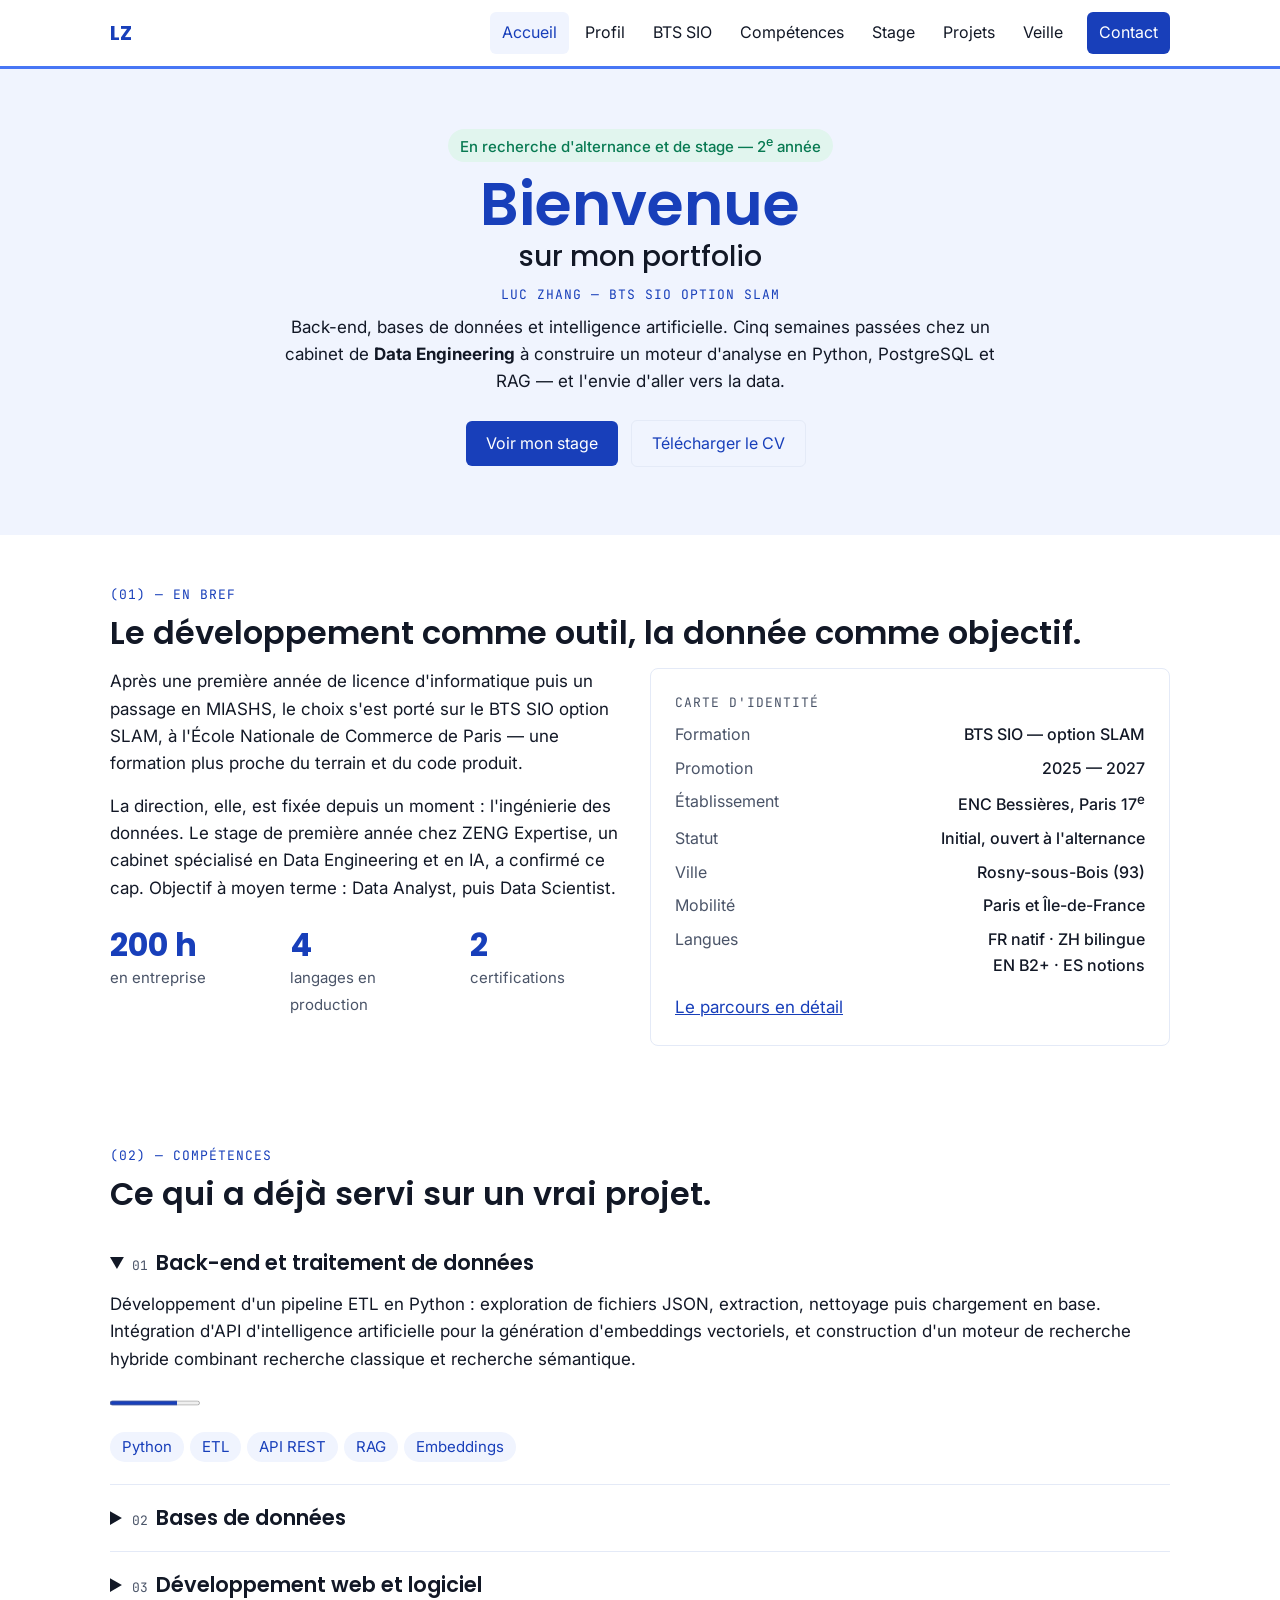
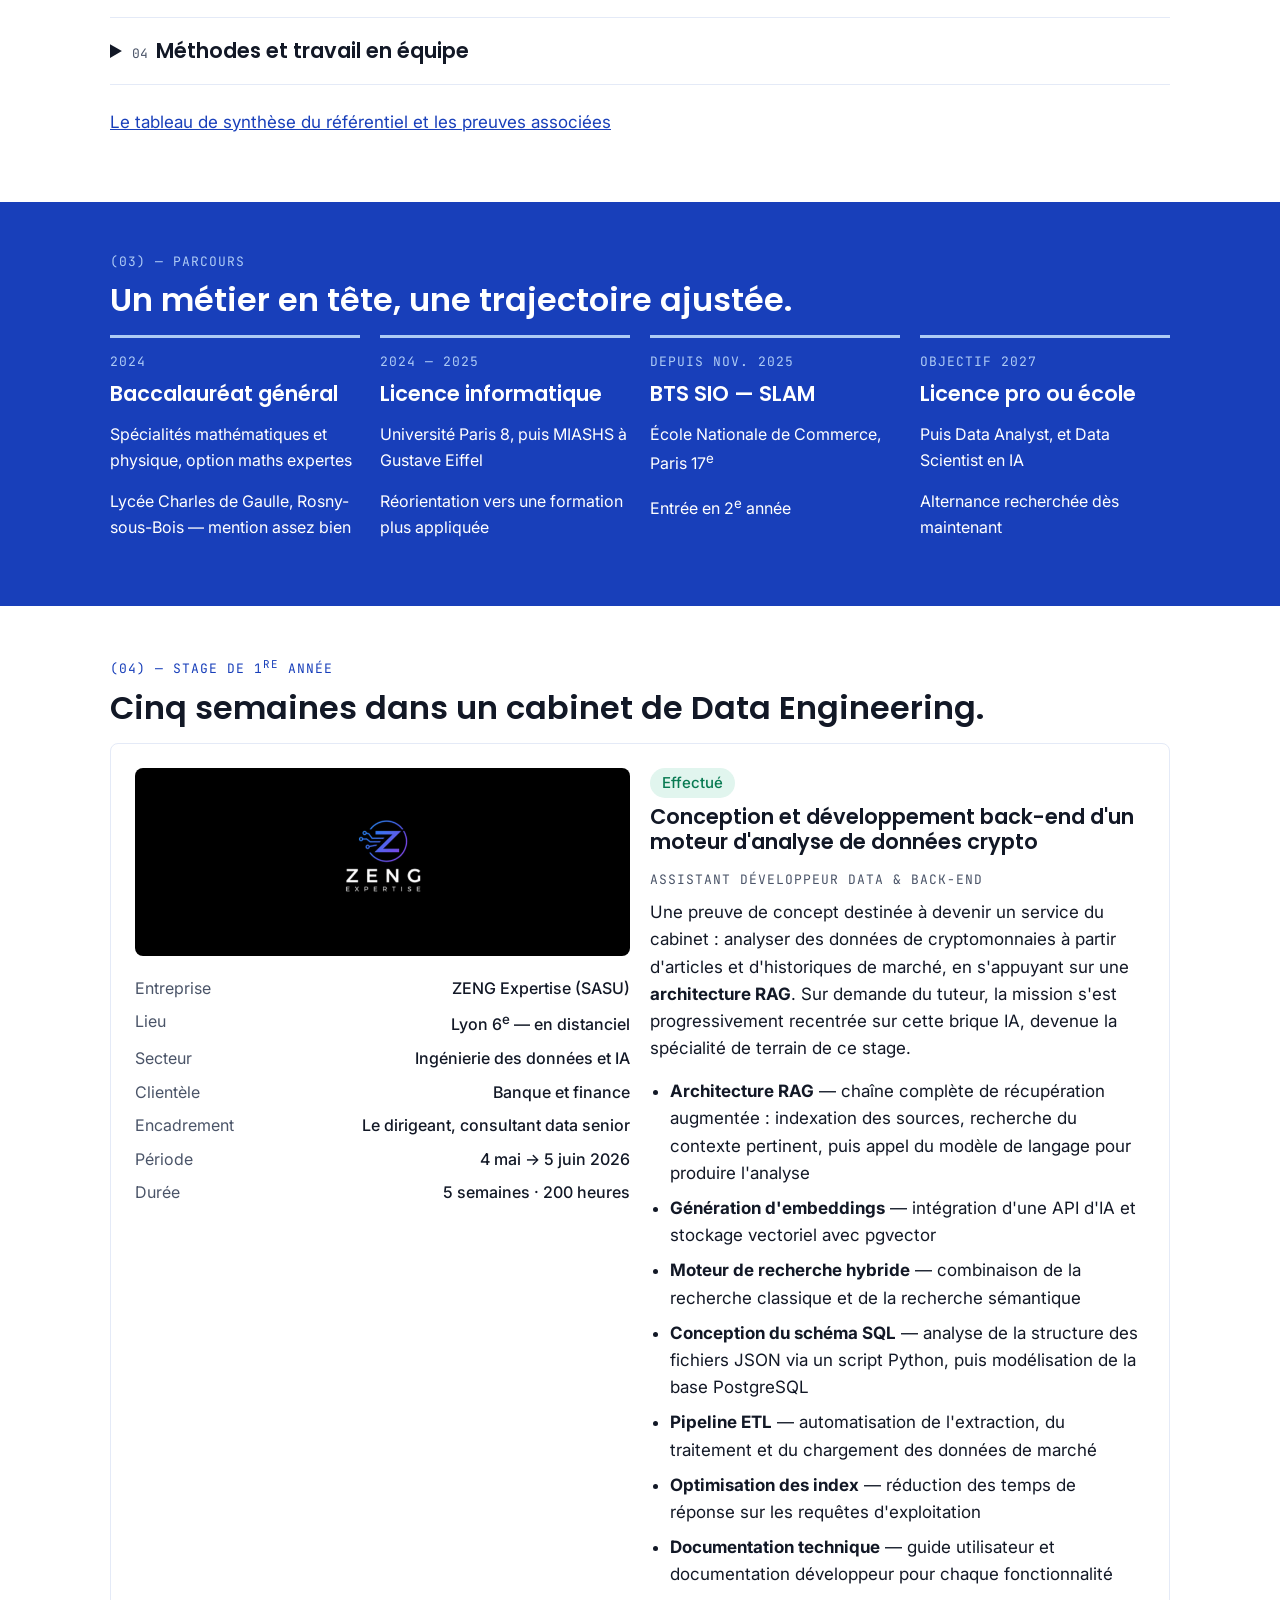
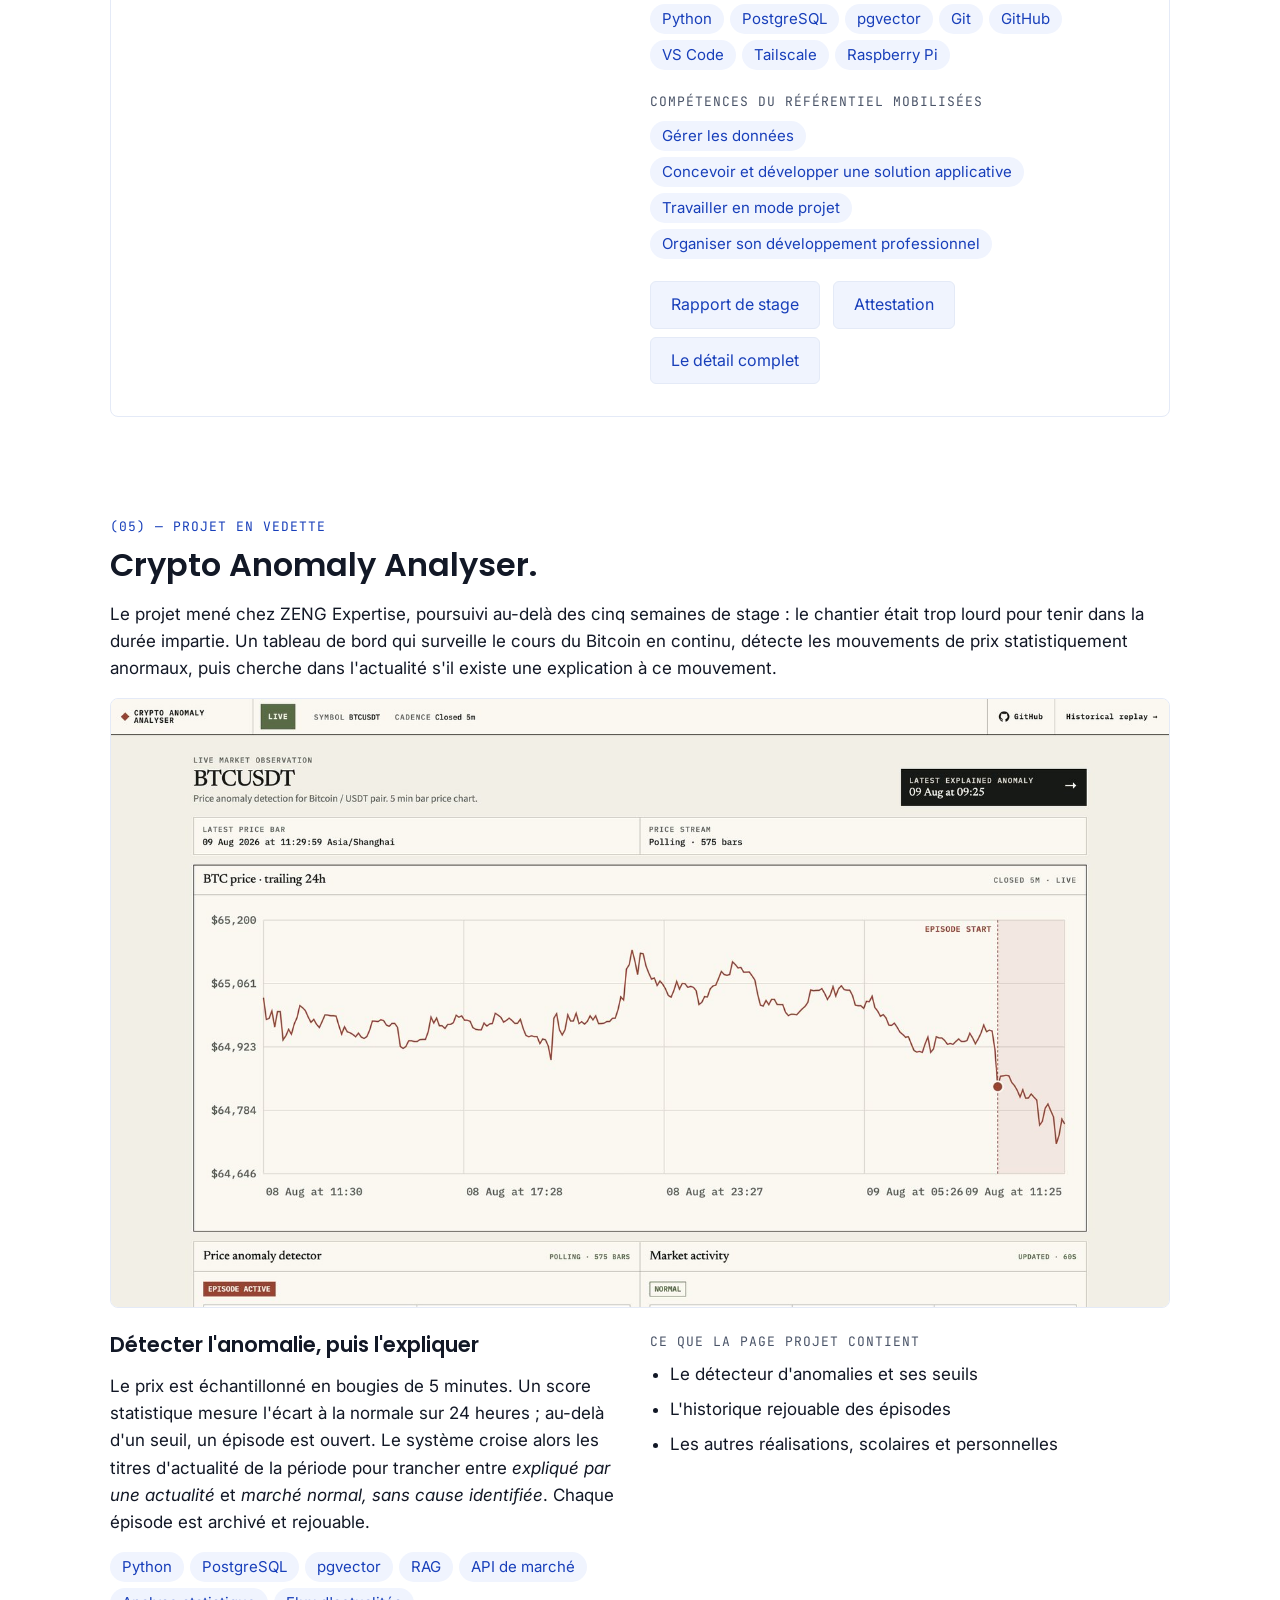
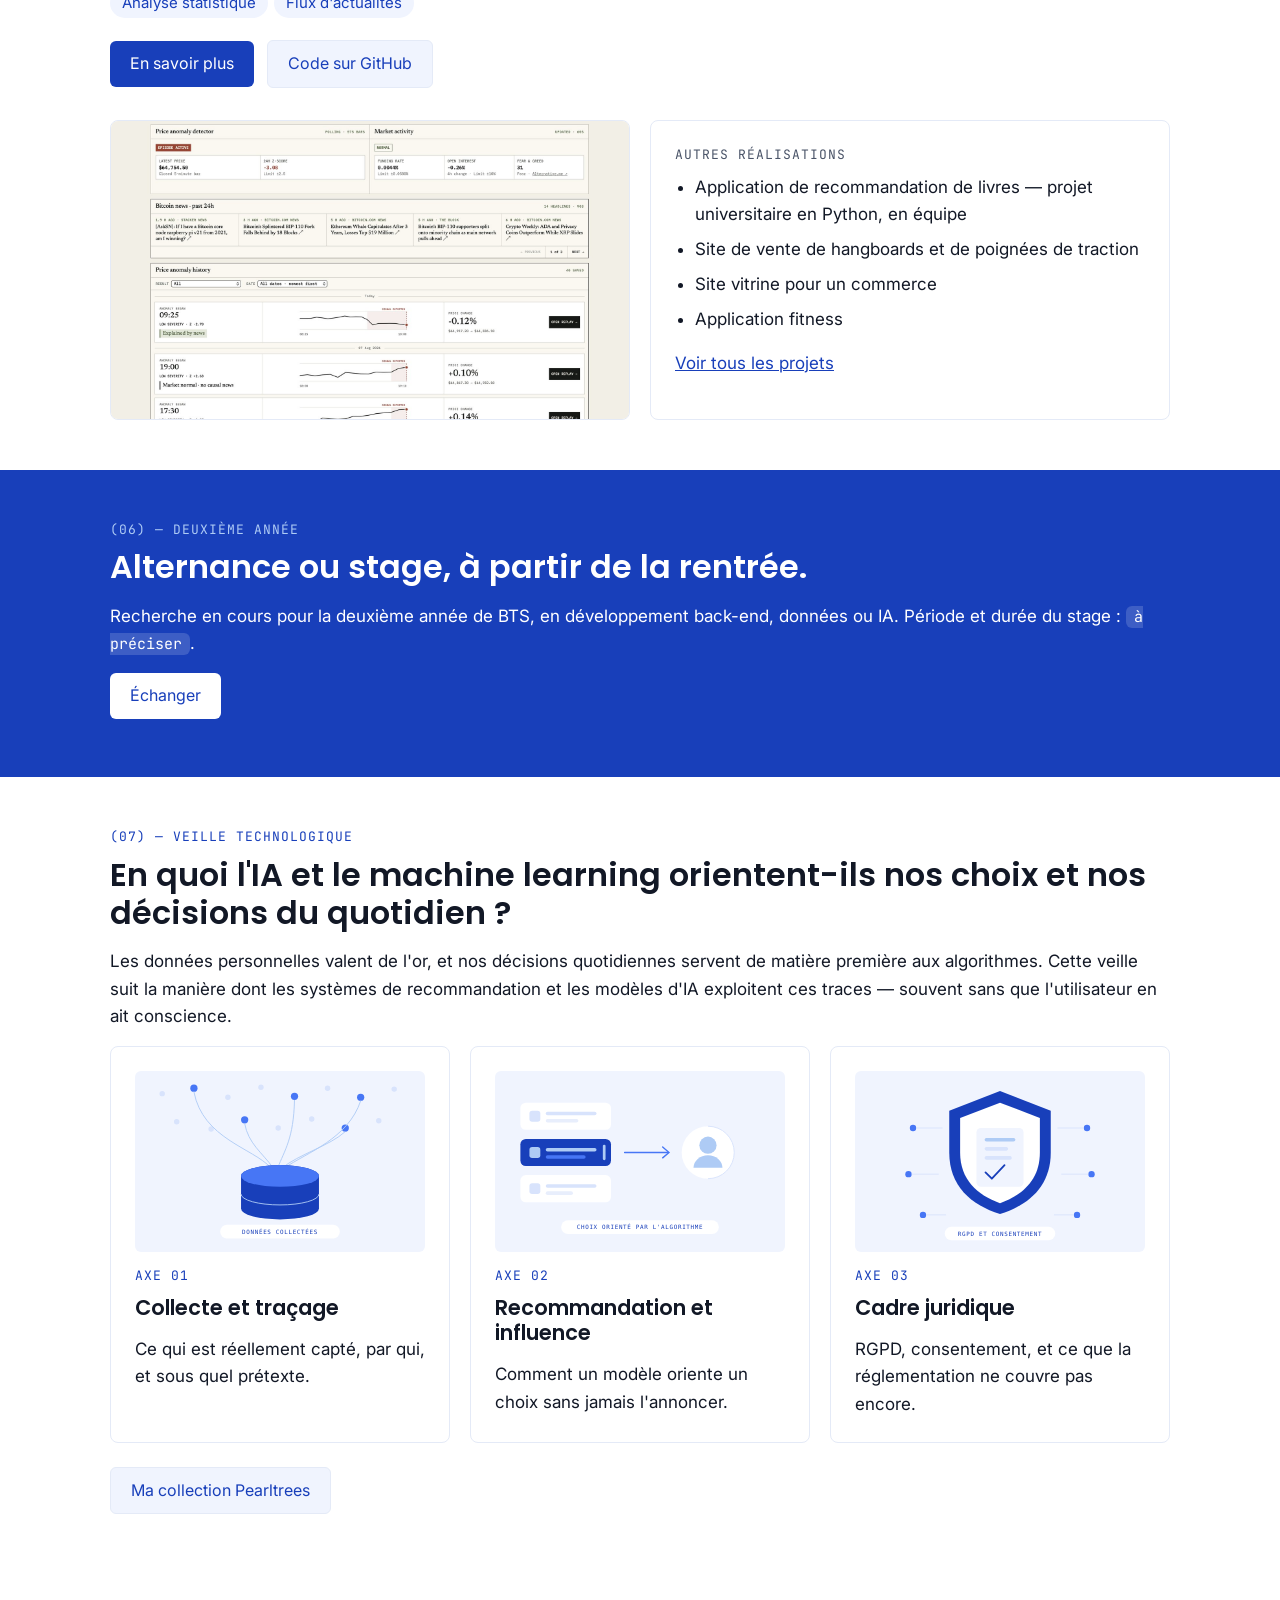
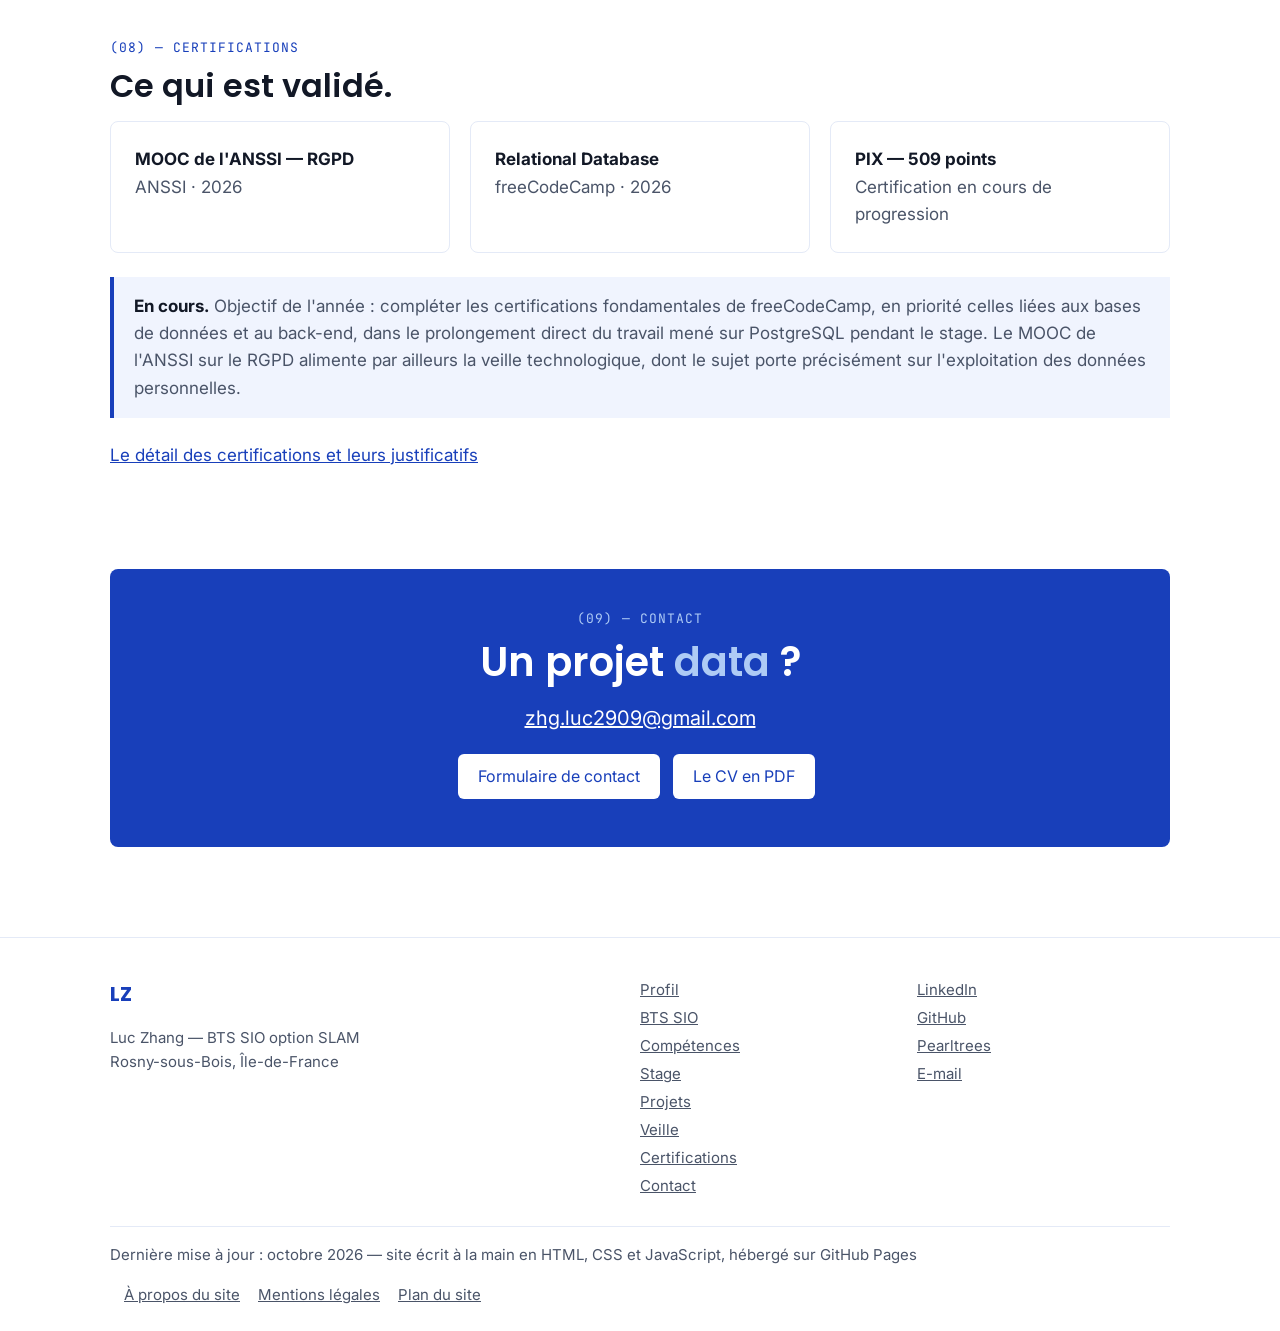
==== index.html @ 762705c2 "Ajoute la version simplifiée du portfolio Même contenu que portfolio-bts-sio, avec un CSS et un Java" ====
<!DOCTYPE html>
<html lang="fr">
<head>
<meta charset="utf-8">
<meta name="viewport" content="width=device-width, initial-scale=1">
<title>PORTFOLIO Luc Zhang — BTS SIO option SLAM</title>
<meta name="description" content="Étudiant en 2e année de BTS SIO option SLAM à l'ENC Bessières. Stage en ingénierie des données chez ZENG Expertise : Python, PostgreSQL, architecture RAG, Dev. En recherche d'alternance.">
<meta property="og:title" content="Luc Zhang — BTS SIO option SLAM">
<meta property="og:description" content="Back-end, bases de données et intelligence artificielle. Portfolio BTS SIO.">
<meta property="og:type" content="website">
<link rel="stylesheet" href="https://fonts.googleapis.com/css2?family=Poppins:wght@500;600;700&family=Inter:wght@400;500;600&family=JetBrains+Mono:wght@400;500&display=swap">
<link rel="stylesheet" href="assets/css/style.css">
</head>
<body>
<a class="evitement" href="#contenu">Aller au contenu</a>

<!-- #header -->
<header class="entete">
  <div class="conteneur entete-ligne">
    <a class="logo" href="index.html">LZ</a>
    <button class="bouton-menu" id="bouton-menu" type="button" aria-expanded="false">Menu</button>
    <nav class="menu" id="menu" aria-label="Navigation principale">
      <ul>
        <li><a href="index.html" aria-current="page">Accueil</a></li>
        <li><a href="profil.html">Profil</a></li>
        <li><a href="bts-sio.html">BTS SIO</a></li>
        <li class="parent">
          <a href="competences.html">Compétences</a>
          <ul class="sous-menu">
            <li><a href="competences.html">Référentiel<span>Les compétences et leurs preuves</span></a></li>
            <li><a href="certifications.html">Certifications</a></li>
          </ul>
        </li>
        <li class="parent">
          <a href="stage-1.html">Stage</a>
          <ul class="sous-menu">
            <li><a href="stage-1.html">1<sup>re</sup> année<span>ZENG Expertise — effectué</span></a></li>
            <li><a href="stage-2.html">2<sup>e</sup> année<span>À venir</span></a></li>
          </ul>
        </li>
        <li><a href="projets.html">Projets</a></li>
        <li><a href="veille.html">Veille</a></li>
        <li><a href="contact.html" class="lien-contact">Contact</a></li>
      </ul>
    </nav>
  </div>
</header>
<!-- /#header -->

<main id="contenu">

<section class="accueil">
  <div class="conteneur">
    <p class="statut statut-ok">En recherche d'alternance et de stage — 2<sup>e</sup> année</p>
    <h1>Bienvenue <span>sur mon portfolio</span></h1>
    <p class="etiquette">Luc Zhang — BTS SIO option SLAM</p>
    <p class="accroche">Back-end, bases de données et intelligence artificielle. Cinq semaines passées chez un cabinet de <strong>Data Engineering</strong> à construire un moteur d'analyse en Python, PostgreSQL et RAG — et l'envie d'aller vers la data.</p>
    <a class="bouton" href="#stage">Voir mon stage</a>
    <a class="bouton bouton-clair" href="assets/docs/cv-luc-zhang.pdf" download>Télécharger le CV</a>
  </div>
</section>

<section class="section">
  <div class="conteneur">
    <p class="etiquette">(01) — En bref</p>
    <h2>Le développement comme outil, la donnée comme objectif.</h2>
    <div class="grille-2">
      <div>
        <p>Après une première année de licence d'informatique puis un passage en MIASHS, le choix s'est porté sur le BTS SIO option SLAM, à l'École Nationale de Commerce de Paris — une formation plus proche du terrain et du code produit.</p>
        <p>La direction, elle, est fixée depuis un moment : l'ingénierie des données. Le stage de première année chez ZENG Expertise, un cabinet spécialisé en Data Engineering et en IA, a confirmé ce cap. Objectif à moyen terme : Data Analyst, puis Data Scientist.</p>
        <div class="grille-3 espace-haut">
          <div class="chiffre"><b>200 h</b><span>en entreprise</span></div>
          <div class="chiffre"><b>4</b><span>langages en production</span></div>
          <div class="chiffre"><b>2</b><span>certifications</span></div>
        </div>
      </div>
      <aside class="carte">
        <p class="etiquette gris">Carte d'identité</p>
        <dl class="fiche">
          <dt>Formation</dt><dd>BTS SIO — option SLAM</dd>
          <dt>Promotion</dt><dd>2025 — 2027</dd>
          <dt>Établissement</dt><dd>ENC Bessières, Paris 17<sup>e</sup></dd>
          <dt>Statut</dt><dd>Initial, ouvert à l'alternance</dd>
          <dt>Ville</dt><dd>Rosny-sous-Bois (93)</dd>
          <dt>Mobilité</dt><dd>Paris et Île-de-France</dd>
          <dt>Langues</dt><dd>FR natif · ZH bilingue<br>EN B2+ · ES notions</dd>
        </dl>
        <a href="profil.html">Le parcours en détail</a>
      </aside>
    </div>
  </div>
</section>

<section class="section">
  <div class="conteneur">
    <p class="etiquette">(02) — Compétences</p>
    <h2>Ce qui a déjà servi sur un vrai projet.</h2>

    <details name="competences" open>
      <summary><span class="numero">01</span>Back-end et traitement de données</summary>
      <p>Développement d'un pipeline ETL en Python : exploration de fichiers JSON, extraction, nettoyage puis chargement en base. Intégration d'API d'intelligence artificielle pour la génération d'embeddings vectoriels, et construction d'un moteur de recherche hybride combinant recherche classique et recherche sémantique.</p>
      <p><progress value="3" max="4" aria-label="Niveau 3 sur 4"></progress></p>
      <span class="tag">Python</span><span class="tag">ETL</span><span class="tag">API REST</span><span class="tag">RAG</span><span class="tag">Embeddings</span>
    </details>

    <details name="competences">
      <summary><span class="numero">02</span>Bases de données</summary>
      <p>Conception d'un schéma PostgreSQL à partir de données brutes non structurées, écriture des requêtes d'exploitation, puis optimisation par les index. Stockage de vecteurs avec l'extension pgvector. En formation : modélisation et MySQL.</p>
      <p><progress value="3" max="4" aria-label="Niveau 3 sur 4"></progress></p>
      <span class="tag">PostgreSQL</span><span class="tag">pgvector</span><span class="tag">SQL</span><span class="tag">MySQL</span><span class="tag">Indexation</span>
    </details>

    <details name="competences">
      <summary><span class="numero">03</span>Développement web et logiciel</summary>
      <p>Programmation web côté client et serveur, et pratique de plusieurs langages en formation comme en projet personnel. Ce site en fait partie : il est écrit à la main, sans framework ni générateur.</p>
      <p><progress value="2" max="4" aria-label="Niveau 2 sur 4"></progress></p>
      <span class="tag">HTML</span><span class="tag">CSS</span><span class="tag">JavaScript</span><span class="tag">PHP</span><span class="tag">Java</span><span class="tag">C</span><span class="tag">Bash</span>
    </details>

    <details name="competences">
      <summary><span class="numero">04</span>Méthodes et travail en équipe</summary>
      <p>Développement organisé par vagues, un ticket par évolution, un point quotidien avec le tuteur. Application du principe de responsabilité unique, sécurisation des clés d'API par fichiers d'environnement, rédaction systématique d'un guide utilisateur et d'une documentation technique. Lecture et application de documentations techniques en anglais.</p>
      <p><progress value="3" max="4" aria-label="Niveau 3 sur 4"></progress></p>
      <span class="tag">Git</span><span class="tag">GitHub</span><span class="tag">VS Code</span><span class="tag">Documentation</span><span class="tag">Anglais technique</span>
    </details>

    <p class="espace-haut"><a href="competences.html">Le tableau de synthèse du référentiel et les preuves associées</a></p>
  </div>
</section>

<section class="section bloc-bleu">
  <div class="conteneur">
    <p class="etiquette">(03) — Parcours</p>
    <h2>Un métier en tête, une trajectoire ajustée.</h2>
    <div class="frise">
      <div>
        <p class="etiquette">2024</p>
        <h3>Baccalauréat général</h3>
        <p>Spécialités mathématiques et physique, option maths expertes</p>
        <p>Lycée Charles de Gaulle, Rosny-sous-Bois — mention assez bien</p>
      </div>
      <div>
        <p class="etiquette">2024 — 2025</p>
        <h3>Licence informatique</h3>
        <p>Université Paris 8, puis MIASHS à Gustave Eiffel</p>
        <p>Réorientation vers une formation plus appliquée</p>
      </div>
      <div>
        <p class="etiquette">Depuis nov. 2025</p>
        <h3>BTS SIO — SLAM</h3>
        <p>École Nationale de Commerce, Paris 17<sup>e</sup></p>
        <p>Entrée en 2<sup>e</sup> année</p>
      </div>
      <div>
        <p class="etiquette">Objectif 2027</p>
        <h3>Licence pro ou école</h3>
        <p>Puis Data Analyst, et Data Scientist en IA</p>
        <p>Alternance recherchée dès maintenant</p>
      </div>
    </div>
  </div>
</section>

<section class="section" id="stage">
  <div class="conteneur">
    <p class="etiquette">(04) — Stage de 1<sup>re</sup> année</p>
    <h2>Cinq semaines dans un cabinet de Data Engineering.</h2>

    <article class="carte grille-2">
      <div>
        <div class="logo-zeng"><img src="assets/img/logo-zeng.png" alt="Logo de ZENG Expertise" width="132"></div>
        <dl class="fiche">
          <dt>Entreprise</dt><dd>ZENG Expertise (SASU)</dd>
          <dt>Lieu</dt><dd>Lyon 6<sup>e</sup> — en distanciel</dd>
          <dt>Secteur</dt><dd>Ingénierie des données et IA</dd>
          <dt>Clientèle</dt><dd>Banque et finance</dd>
          <dt>Encadrement</dt><dd>Le dirigeant, consultant data senior</dd>
          <dt>Période</dt><dd>4 mai → 5 juin 2026</dd>
          <dt>Durée</dt><dd>5 semaines · 200 heures</dd>
        </dl>
      </div>
      <div>
        <span class="statut statut-ok">Effectué</span>
        <h3>Conception et développement back-end d'un moteur d'analyse de données crypto</h3>
        <p class="etiquette gris">Assistant développeur data &amp; back-end</p>
        <p>Une preuve de concept destinée à devenir un service du cabinet : analyser des données de cryptomonnaies à partir d'articles et d'historiques de marché, en s'appuyant sur une <strong>architecture RAG</strong>. Sur demande du tuteur, la mission s'est progressivement recentrée sur cette brique IA, devenue la spécialité de terrain de ce stage.</p>
        <ul>
          <li><b>Architecture RAG</b> — chaîne complète de récupération augmentée : indexation des sources, recherche du contexte pertinent, puis appel du modèle de langage pour produire l'analyse</li>
          <li><b>Génération d'embeddings</b> — intégration d'une API d'IA et stockage vectoriel avec pgvector</li>
          <li><b>Moteur de recherche hybride</b> — combinaison de la recherche classique et de la recherche sémantique</li>
          <li><b>Conception du schéma SQL</b> — analyse de la structure des fichiers JSON via un script Python, puis modélisation de la base PostgreSQL</li>
          <li><b>Pipeline ETL</b> — automatisation de l'extraction, du traitement et du chargement des données de marché</li>
          <li><b>Optimisation des index</b> — réduction des temps de réponse sur les requêtes d'exploitation</li>
          <li><b>Documentation technique</b> — guide utilisateur et documentation développeur pour chaque fonctionnalité</li>
        </ul>
        <p>
          <span class="tag">Python</span><span class="tag">PostgreSQL</span><span class="tag">pgvector</span><span class="tag">Git</span><span class="tag">GitHub</span><span class="tag">VS Code</span><span class="tag">Tailscale</span><span class="tag">Raspberry Pi</span>
        </p>
        <p class="etiquette gris">Compétences du référentiel mobilisées</p>
        <p>
          <span class="tag">Gérer les données</span><span class="tag">Concevoir et développer une solution applicative</span><span class="tag">Travailler en mode projet</span><span class="tag">Organiser son développement professionnel</span>
        </p>
        <a class="bouton bouton-clair" href="assets/docs/rapport-de-stage.pdf">Rapport de stage</a>
        <a class="bouton bouton-clair" href="assets/docs/attestation-de-stage.pdf">Attestation</a>
        <a class="bouton bouton-clair" href="stage-1.html">Le détail complet</a>
      </div>
    </article>
  </div>
</section>

<section class="section">
  <div class="conteneur">
    <p class="etiquette">(05) — Projet en vedette</p>
    <h2>Crypto Anomaly Analyser.</h2>
    <p>Le projet mené chez ZENG Expertise, poursuivi au-delà des cinq semaines de stage : le chantier était trop lourd pour tenir dans la durée impartie. Un tableau de bord qui surveille le cours du Bitcoin en continu, détecte les mouvements de prix statistiquement anormaux, puis cherche dans l'actualité s'il existe une explication à ce mouvement.</p>

    <img class="image-cadre" src="assets/img/crypto-dashboard.jpg" alt="Tableau de bord Crypto Anomaly Analyser : graphique du cours du Bitcoin sur 24 heures avec une zone d'anomalie signalée" loading="lazy">

    <div class="grille-2 espace-haut">
      <div>
        <h3>Détecter l'anomalie, puis l'expliquer</h3>
        <p>Le prix est échantillonné en bougies de 5 minutes. Un score statistique mesure l'écart à la normale sur 24 heures ; au-delà d'un seuil, un épisode est ouvert. Le système croise alors les titres d'actualité de la période pour trancher entre <em>expliqué par une actualité</em> et <em>marché normal, sans cause identifiée</em>. Chaque épisode est archivé et rejouable.</p>
        <p>
          <span class="tag">Python</span><span class="tag">PostgreSQL</span><span class="tag">pgvector</span><span class="tag">RAG</span><span class="tag">API de marché</span><span class="tag">Analyse statistique</span><span class="tag">Flux d'actualités</span>
        </p>
        <a class="bouton" href="projets.html">En savoir plus</a>
        <a class="bouton bouton-clair" href="https://github.com/Zeng-Zer/crypto-analyser">Code sur GitHub</a>
      </div>
      <div>
        <p class="etiquette gris">Ce que la page projet contient</p>
        <ul>
          <li>Le détecteur d'anomalies et ses seuils</li>
          <li>L'historique rejouable des épisodes</li>
          <li>Les autres réalisations, scolaires et personnelles</li>
        </ul>
      </div>
    </div>

    <div class="grille-2 espace-haut">
      <img class="image-cadre" src="assets/img/crypto-detector.jpg" alt="Détecteur d'anomalies de prix, activité de marché et historique des épisodes détectés" loading="lazy">
      <div class="carte">
        <p class="etiquette gris">Autres réalisations</p>
        <ul>
          <li>Application de recommandation de livres — projet universitaire en Python, en équipe</li>
          <li>Site de vente de hangboards et de poignées de traction</li>
          <li>Site vitrine pour un commerce</li>
          <li>Application fitness</li>
        </ul>
        <a href="projets.html">Voir tous les projets</a>
      </div>
    </div>
  </div>
</section>

<section class="section bloc-bleu">
  <div class="conteneur">
    <p class="etiquette">(06) — Deuxième année</p>
    <h2>Alternance ou stage, à partir de la rentrée.</h2>
    <p>Recherche en cours pour la deuxième année de BTS, en développement back-end, données ou IA. Période et durée du stage : <span class="todo">à préciser</span>.</p>
    <a class="bouton bouton-blanc" href="contact.html">Échanger</a>
  </div>
</section>

<section class="section">
  <div class="conteneur">
    <p class="etiquette">(07) — Veille technologique</p>
    <h2>En quoi l'IA et le machine learning orientent-ils nos choix et nos décisions du quotidien ?</h2>
    <p>Les données personnelles valent de l'or, et nos décisions quotidiennes servent de matière première aux algorithmes. Cette veille suit la manière dont les systèmes de recommandation et les modèles d'IA exploitent ces traces — souvent sans que l'utilisateur en ait conscience.</p>
    <div class="grille-3">
      <article class="carte axe">
        <img src="assets/img/veille-1.svg" alt="Des traces numériques dispersées convergent vers une base de données" loading="lazy">
        <p class="etiquette">Axe 01</p>
        <h3>Collecte et traçage</h3>
        <p>Ce qui est réellement capté, par qui, et sous quel prétexte.</p>
      </article>
      <article class="carte axe">
        <img src="assets/img/veille-2.svg" alt="Une carte mise en avant par un algorithme oriente le choix de l'utilisateur" loading="lazy">
        <p class="etiquette">Axe 02</p>
        <h3>Recommandation et influence</h3>
        <p>Comment un modèle oriente un choix sans jamais l'annoncer.</p>
      </article>
      <article class="carte axe">
        <img src="assets/img/veille-3.svg" alt="Un bouclier protège un document de données personnelles" loading="lazy">
        <p class="etiquette">Axe 03</p>
        <h3>Cadre juridique</h3>
        <p>RGPD, consentement, et ce que la réglementation ne couvre pas encore.</p>
      </article>
    </div>
    <p class="espace-haut"><a class="bouton bouton-clair" href="https://www.pearltrees.com/lucque">Ma collection Pearltrees</a></p>
  </div>
</section>

<section class="section">
  <div class="conteneur">
    <p class="etiquette">(08) — Certifications</p>
    <h2>Ce qui est validé.</h2>
    <div class="grille-3">
      <div class="carte"><b>MOOC de l'ANSSI — RGPD</b><br><span class="gris">ANSSI · 2026</span></div>
      <div class="carte"><b>Relational Database</b><br><span class="gris">freeCodeCamp · 2026</span></div>
      <div class="carte"><b>PIX — 509 points</b><br><span class="gris">Certification en cours de progression</span></div>
    </div>
    <div class="note">
      <b>En cours.</b> Objectif de l'année : compléter les certifications fondamentales de freeCodeCamp, en priorité celles liées aux bases de données et au back-end, dans le prolongement direct du travail mené sur PostgreSQL pendant le stage. Le MOOC de l'ANSSI sur le RGPD alimente par ailleurs la veille technologique, dont le sujet porte précisément sur l'exploitation des données personnelles.
    </div>
    <a href="certifications.html">Le détail des certifications et leurs justificatifs</a>
  </div>
</section>

<section class="section">
  <div class="conteneur">
    <div class="bloc-contact">
      <p class="etiquette">(09) — Contact</p>
      <h2>Un projet <em>data</em> ?</h2>
      <a class="mail" href="mailto:zhg.luc2909@gmail.com">zhg.luc2909@gmail.com</a>
      <div>
        <a class="bouton bouton-blanc" href="contact.html">Formulaire de contact</a>
        <a class="bouton bouton-blanc" href="assets/docs/cv-luc-zhang.pdf" download>Le CV en PDF</a>
      </div>
    </div>
  </div>
</section>

</main>

<!-- #footer -->
<footer class="pied">
  <div class="conteneur">
    <div class="pied-colonnes">
      <div>
        <p class="logo">LZ</p>
        <p class="gris">Luc Zhang — BTS SIO option SLAM<br>Rosny-sous-Bois, Île-de-France</p>
      </div>
      <nav aria-label="Pages du site">
        <a href="profil.html">Profil</a>
        <a href="bts-sio.html">BTS SIO</a>
        <a href="competences.html">Compétences</a>
        <a href="stage-1.html">Stage</a>
        <a href="projets.html">Projets</a>
        <a href="veille.html">Veille</a>
        <a href="certifications.html">Certifications</a>
        <a href="contact.html">Contact</a>
      </nav>
      <nav aria-label="Liens externes">
        <a href="https://www.linkedin.com/in/luczhang8/">LinkedIn</a>
        <a href="https://github.com/luckk11">GitHub</a>
        <a href="https://www.pearltrees.com/lucque">Pearltrees</a>
        <a href="mailto:zhg.luc2909@gmail.com">E-mail</a>
      </nav>
    </div>
    <div class="pied-bas">
      <span>Dernière mise à jour : octobre 2026 — site écrit à la main en HTML, CSS et JavaScript, hébergé sur GitHub Pages</span>
      <nav aria-label="Pages annexes">
        <a href="a-propos.html">À propos du site</a>
        <a href="mentions-legales.html">Mentions légales</a>
        <a href="plan-du-site.html">Plan du site</a>
      </nav>
    </div>
  </div>
</footer>
<!-- /#footer -->

<script src="assets/js/main.js"></script>
</body>
</html>
---- assets/css/style.css ----
/* ==============================
   Couleurs
   ============================== */
:root {
  --bleu: #183FBA;
  --bleu-vif: #4776F5; /* trop clair pour du texte : aplats uniquement */
  --bleu-pale: #AECBF5;
  --fond-clair: #F0F4FE;
  --blanc: #FFFFFF;
  --texte: #121826;
  --gris: #4A5468;
  --bordure: #E4EAF7;
  --vert: #087A52;
  --vert-fond: #E1F5EE;
  --orange: #A64C08;
  --orange-fond: #FAEEDA;
  --violet: #7A3FBF;
  --violet-fond: #F1EAFB;
}

/* ==============================
   Base
   ============================== */
* {
  box-sizing: border-box;
}

body {
  margin: 0;
  background: var(--blanc);
  color: var(--texte);
  font-family: Inter, Arial, sans-serif;
  font-size: 17px;
  line-height: 1.6;
}

h1, h2, h3 {
  margin: 0 0 16px;
  font-family: Poppins, Arial, sans-serif;
  font-weight: 600;
  line-height: 1.2;
}

h1 {
  color: var(--bleu);
  font-size: 44px;
}

h2 {
  font-size: 32px;
}

h3 {
  font-size: 21px;
}

p {
  margin: 0 0 16px;
}

ul {
  margin: 0 0 16px;
  padding-left: 20px;
}

li {
  margin-bottom: 8px;
}

a {
  color: var(--bleu);
}

img {
  max-width: 100%;
  height: auto;
}

:focus-visible {
  outline: 3px solid var(--bleu);
  outline-offset: 2px;
}

/* Lien "Aller au contenu" : visible seulement au clavier */
.evitement {
  position: absolute;
  left: -9999px;
}

.evitement:focus {
  left: 10px;
  top: 10px;
  z-index: 20;
  padding: 10px 16px;
  background: var(--bleu);
  color: var(--blanc);
}

/* ==============================
   Mise en page
   ============================== */
.conteneur {
  max-width: 1100px;
  margin: 0 auto;
  padding: 0 20px;
}

.section {
  padding: 50px 0;
}

.grille-2,
.grille-3,
.grille-4 {
  display: grid;
  gap: 20px;
}

.grille-2 {
  grid-template-columns: 1fr 1fr;
}

.grille-3 {
  grid-template-columns: repeat(3, 1fr);
}

.grille-4 {
  grid-template-columns: repeat(4, 1fr);
}

.espace-haut {
  margin-top: 24px;
}

.gris {
  color: var(--gris);
}

/* Section sur fond bleu */
.bloc-bleu {
  background: var(--bleu);
  color: var(--blanc);
}

.bloc-bleu .etiquette {
  color: var(--bleu-pale);
}

.bloc-bleu .tag {
  background: rgba(255, 255, 255, 0.16);
  color: var(--blanc);
}

.bloc-bleu .todo {
  background: rgba(255, 255, 255, 0.16);
  color: var(--blanc);
}

.bloc-bleu .chiffre b,
.bloc-bleu .chiffre span {
  color: var(--blanc);
}

.bloc-bleu :focus-visible {
  outline-color: var(--blanc);
}

.separation {
  margin-top: 30px;
  padding-top: 24px;
  border-top: 1px solid var(--bleu-pale);
}

/* ==============================
   En-tête et menu
   ============================== */
.entete {
  background: var(--blanc);
  border-bottom: 3px solid var(--bleu-vif);
}

.entete-ligne {
  display: flex;
  align-items: center;
  justify-content: space-between;
  gap: 20px;
  padding-top: 12px;
  padding-bottom: 12px;
}

.logo {
  color: var(--bleu);
  font-family: Poppins, Arial, sans-serif;
  font-size: 20px;
  font-weight: 700;
  text-decoration: none;
}

.bouton-menu {
  display: none;
  padding: 8px 16px;
  background: var(--fond-clair);
  border: 1px solid var(--bordure);
  border-radius: 6px;
  color: var(--texte);
  font: inherit;
  cursor: pointer;
}

.menu ul {
  margin: 0;
  padding: 0;
  list-style: none;
}

.menu > ul {
  display: flex;
  align-items: center;
  gap: 4px;
}

.menu li {
  position: relative;
  margin: 0;
}

.menu a {
  display: block;
  padding: 8px 12px;
  border-radius: 6px;
  color: var(--texte);
  font-size: 16px;
  text-decoration: none;
}

.menu a:hover,
.menu a[aria-current="page"] {
  background: var(--fond-clair);
  color: var(--bleu);
}

.menu a.lien-contact,
.menu a.lien-contact:hover {
  margin-left: 8px;
  background: var(--bleu);
  color: var(--blanc);
}

.menu .sous-menu {
  display: none;
  position: absolute;
  top: 100%;
  left: 0;
  z-index: 10;
  min-width: 270px;
  padding: 6px;
  background: var(--blanc);
  border: 1px solid var(--bordure);
  border-radius: 6px;
}

.menu .parent:hover .sous-menu,
.menu .parent:focus-within .sous-menu {
  display: block;
}

.sous-menu span {
  display: block;
  color: var(--gris);
  font-size: 15px;
}

/* ==============================
   Hauts de page
   ============================== */
.accueil {
  padding: 60px 0;
  background: var(--fond-clair);
  text-align: center;
}

.accueil h1 {
  margin-bottom: 12px;
  font-size: 60px;
}

.accueil h1 span {
  display: block;
  color: var(--texte);
  font-size: 28px;
  font-weight: 500;
}

.accroche {
  max-width: 720px;
  margin: 0 auto 24px;
}

.entete-page {
  padding: 40px 0;
  background: var(--fond-clair);
}

.fil-ariane {
  margin-bottom: 10px;
  font-size: 15px;
}

.infos {
  display: flex;
  flex-wrap: wrap;
  gap: 10px;
  margin: 0;
  padding: 0;
  list-style: none;
}

.infos li {
  margin: 0;
  padding: 4px 14px;
  background: var(--blanc);
  border: 1px solid var(--bordure);
  border-radius: 20px;
  font-size: 15px;
}

/* ==============================
   Composants
   ============================== */
.etiquette {
  margin-bottom: 8px;
  color: var(--bleu);
  font-family: "JetBrains Mono", monospace;
  font-size: 13px;
  letter-spacing: 1px;
  text-transform: uppercase;
}

.etiquette.gris {
  color: var(--gris);
}

.carte {
  padding: 24px;
  background: var(--blanc);
  border: 1px solid var(--bordure);
  border-radius: 8px;
}

.carte p:last-child {
  margin-bottom: 0;
}

.carte-bleue {
  border: 2px solid var(--bleu);
}

.carte-pointillee {
  border-style: dashed;
}

.pile {
  display: grid;
  gap: 16px;
  align-content: start;
}

.note {
  margin: 24px 0;
  padding: 16px 20px;
  background: var(--fond-clair);
  border-left: 4px solid var(--bleu);
  color: var(--gris);
}

.note b {
  color: var(--texte);
}

.grille-2 > .note {
  margin: 0;
}

.fiche {
  display: grid;
  grid-template-columns: auto 1fr;
  gap: 8px 16px;
  margin: 0 0 16px;
  font-size: 16px;
}

.fiche dt {
  color: var(--gris);
}

.fiche dd {
  margin: 0;
  font-weight: 500;
  text-align: right;
}

.chiffre b {
  display: block;
  color: var(--bleu);
  font-family: Poppins, Arial, sans-serif;
  font-size: 32px;
  font-weight: 700;
  line-height: 1.2;
}

.chiffre span {
  color: var(--gris);
  font-size: 15px;
}

.tag {
  display: inline-block;
  margin: 0 6px 6px 0;
  padding: 3px 12px;
  background: var(--fond-clair);
  border-radius: 20px;
  color: var(--bleu);
  font-size: 15px;
}

.tag-slam {
  background: var(--bleu);
  color: var(--blanc);
}

.statut {
  display: inline-block;
  margin-bottom: 6px;
  padding: 3px 12px;
  border-radius: 20px;
  font-size: 15px;
  font-weight: 500;
}

.statut-ok {
  background: var(--vert-fond);
  color: var(--vert);
}

.statut-attente {
  background: var(--orange-fond);
  color: var(--orange);
}

/* Champ à compléter */
.todo {
  padding: 1px 8px;
  background: var(--violet-fond);
  border-radius: 6px;
  color: var(--violet);
  font-family: "JetBrains Mono", monospace;
  font-size: 15px;
}

.bouton {
  display: inline-block;
  margin: 0 8px 8px 0;
  padding: 10px 20px;
  background: var(--bleu);
  border: 0;
  border-radius: 6px;
  color: var(--blanc);
  font: inherit;
  font-size: 16px;
  text-decoration: none;
  cursor: pointer;
}

.bouton-clair {
  background: var(--fond-clair);
  border: 1px solid var(--bordure);
  color: var(--bleu);
}

.bouton-blanc {
  background: var(--blanc);
  color: var(--bleu);
}

progress {
  width: 90px;
  height: 10px;
  accent-color: var(--bleu);
  vertical-align: middle;
}

.legende span {
  margin-right: 20px;
  white-space: nowrap;
}

/* Compétences en accordéon, sans JavaScript */
details {
  padding: 16px 0;
  border-bottom: 1px solid var(--bordure);
}

summary {
  font-family: Poppins, Arial, sans-serif;
  font-size: 21px;
  font-weight: 600;
  cursor: pointer;
}

.numero {
  margin-right: 8px;
  color: var(--gris);
  font-family: "JetBrains Mono", monospace;
  font-size: 13px;
  font-weight: 400;
}

details p {
  margin-top: 12px;
}

/* Frise du parcours */
.frise {
  display: grid;
  grid-template-columns: repeat(4, 1fr);
  gap: 20px;
}

.frise > div {
  padding-top: 14px;
  border-top: 3px solid var(--bleu-pale);
}

.frise p {
  font-size: 16px;
}

.frise .etiquette {
  font-size: 13px;
}

/* Stage */
.logo-zeng {
  margin-bottom: 20px;
  padding: 24px;
  background: #000000;
  border-radius: 8px;
  text-align: center;
}

/* Images et légendes */
figure {
  margin: 0;
  border: 1px solid var(--bordure);
  border-radius: 8px;
  overflow: hidden;
}

figure img {
  display: block;
  width: 100%;
}

figcaption {
  padding: 12px 16px;
  color: var(--gris);
  font-size: 15px;
}

.image-cadre {
  display: block;
  width: 100%;
  border: 1px solid var(--bordure);
  border-radius: 8px;
}

.axe img {
  display: block;
  width: 100%;
  margin-bottom: 14px;
  border-radius: 6px;
}

.emplacement-vide {
  display: flex;
  align-items: center;
  justify-content: center;
  min-height: 200px;
  margin-bottom: 20px;
  padding: 20px;
  border: 1px dashed var(--gris);
  border-radius: 8px;
  text-align: center;
}

.certif {
  display: grid;
  grid-template-columns: 1fr 2fr;
  gap: 24px;
}

.certif .emplacement-vide {
  margin-bottom: 0;
}

/* Tableaux */
.tableau {
  overflow-x: auto;
}

table {
  width: 100%;
  border-collapse: collapse;
  font-size: 16px;
}

caption {
  padding-bottom: 10px;
  color: var(--gris);
  font-size: 15px;
  text-align: left;
}

th,
td {
  padding: 12px 14px;
  border: 1px solid var(--bordure);
  text-align: left;
}

th {
  background: var(--fond-clair);
}

/* Encadré de contact en bas de page */
.bloc-contact {
  padding: 40px 20px;
  background: var(--bleu);
  border-radius: 8px;
  color: var(--blanc);
  text-align: center;
}

.bloc-contact h2 {
  font-size: 40px;
}

.bloc-contact em {
  color: var(--bleu-pale);
  font-style: normal;
}

.bloc-contact .etiquette {
  color: var(--bleu-pale);
}

.bloc-contact .mail {
  display: inline-block;
  margin-bottom: 20px;
  color: var(--blanc);
  font-size: 20px;
}

.bloc-contact :focus-visible {
  outline-color: var(--blanc);
}

/* Formulaire */
.formulaire label {
  display: block;
  margin-bottom: 6px;
  font-size: 16px;
  font-weight: 500;
}

.formulaire input,
.formulaire select,
.formulaire textarea {
  width: 100%;
  margin-bottom: 16px;
  padding: 10px 12px;
  border: 1px solid var(--gris);
  border-radius: 6px;
  font: inherit;
  font-size: 16px;
}

.formulaire textarea {
  min-height: 160px;
}

.formulaire .case {
  display: flex;
  gap: 10px;
  font-weight: 400;
}

.formulaire .case input {
  flex: none;
  width: 20px;
  height: 20px;
  margin: 4px 0 0;
}

.message-envoi {
  color: var(--vert);
  font-weight: 500;
}

.ligne-info {
  display: flex;
  justify-content: space-between;
  gap: 14px;
  padding: 8px 0;
  border-top: 1px solid var(--bordure);
  font-size: 16px;
}

.ligne-info b,
.ligne-info a {
  font-weight: 500;
  text-align: right;
}

.liste-liens {
  margin: 0;
  padding: 0;
  list-style: none;
}

/* ==============================
   Pied de page
   ============================== */
.pied {
  margin-top: 40px;
  padding: 40px 0 24px;
  border-top: 1px solid var(--bordure);
  font-size: 15px;
}

.pied a {
  color: var(--gris);
}

.pied-colonnes {
  display: grid;
  grid-template-columns: 2fr 1fr 1fr;
  gap: 24px;
}

.pied-colonnes nav a {
  display: block;
  margin-bottom: 4px;
}

.pied-bas {
  display: flex;
  flex-wrap: wrap;
  justify-content: space-between;
  gap: 16px;
  margin-top: 24px;
  padding-top: 16px;
  border-top: 1px solid var(--bordure);
  color: var(--gris);
}

.pied-bas a {
  margin-left: 14px;
}

/* ==============================
   Téléphone et petite tablette
   ============================== */
@media (max-width: 900px) {
  h1 {
    font-size: 34px;
  }

  h2 {
    font-size: 26px;
  }

  .accueil h1 {
    font-size: 44px;
  }

  .accueil h1 span {
    font-size: 22px;
  }

  .bloc-contact h2 {
    font-size: 30px;
  }

  .grille-2,
  .grille-3,
  .grille-4,
  .frise,
  .certif,
  .pied-colonnes {
    grid-template-columns: 1fr;
  }

  .entete-ligne {
    flex-wrap: wrap;
  }

  .bouton-menu {
    display: block;
  }

  .menu {
    display: none;
    width: 100%;
  }

  .menu.ouvert {
    display: block;
  }

  .menu > ul {
    flex-direction: column;
    align-items: stretch;
  }

  .menu a.lien-contact {
    margin-left: 0;
    text-align: center;
  }

  .menu .sous-menu {
    display: block;
    position: static;
    min-width: 0;
    padding: 0 0 0 14px;
    border: 0;
  }

  table {
    min-width: 620px;
  }

  .pied-bas a {
    margin-left: 0;
    margin-right: 14px;
  }
}
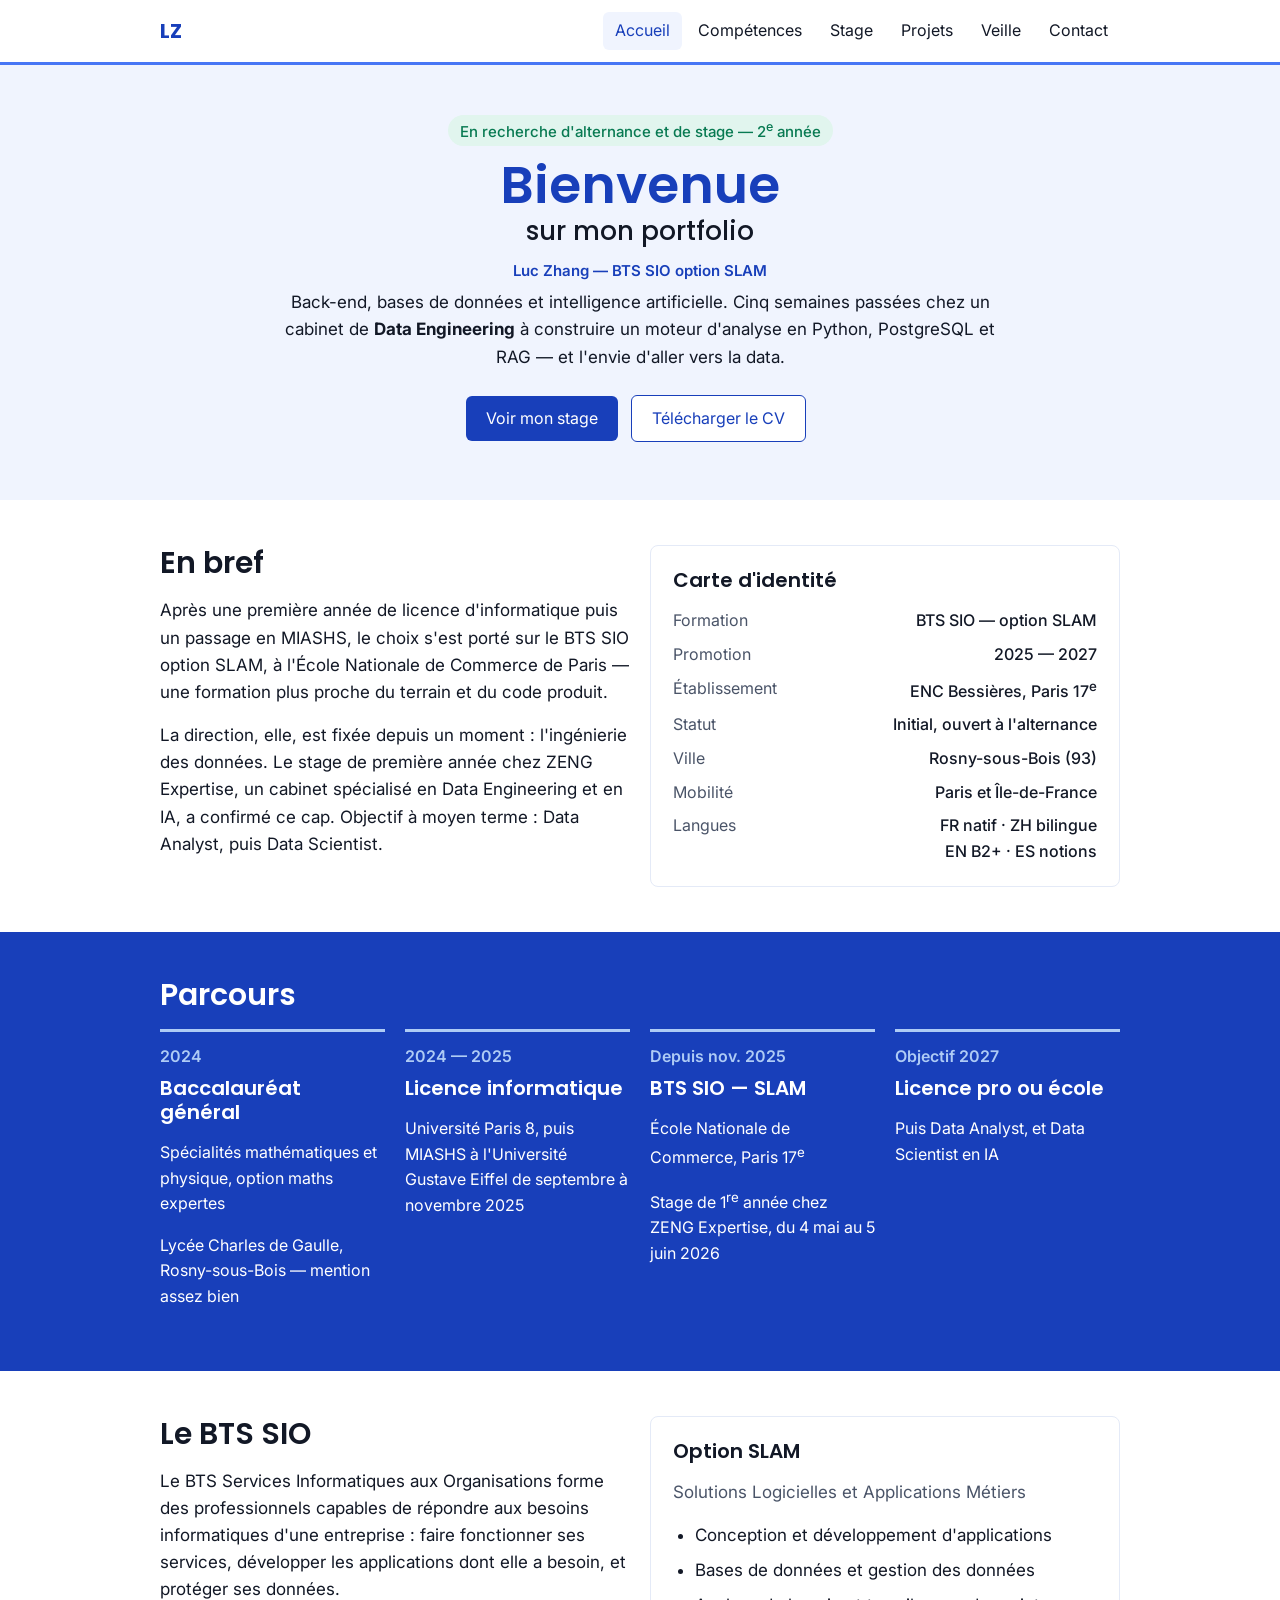
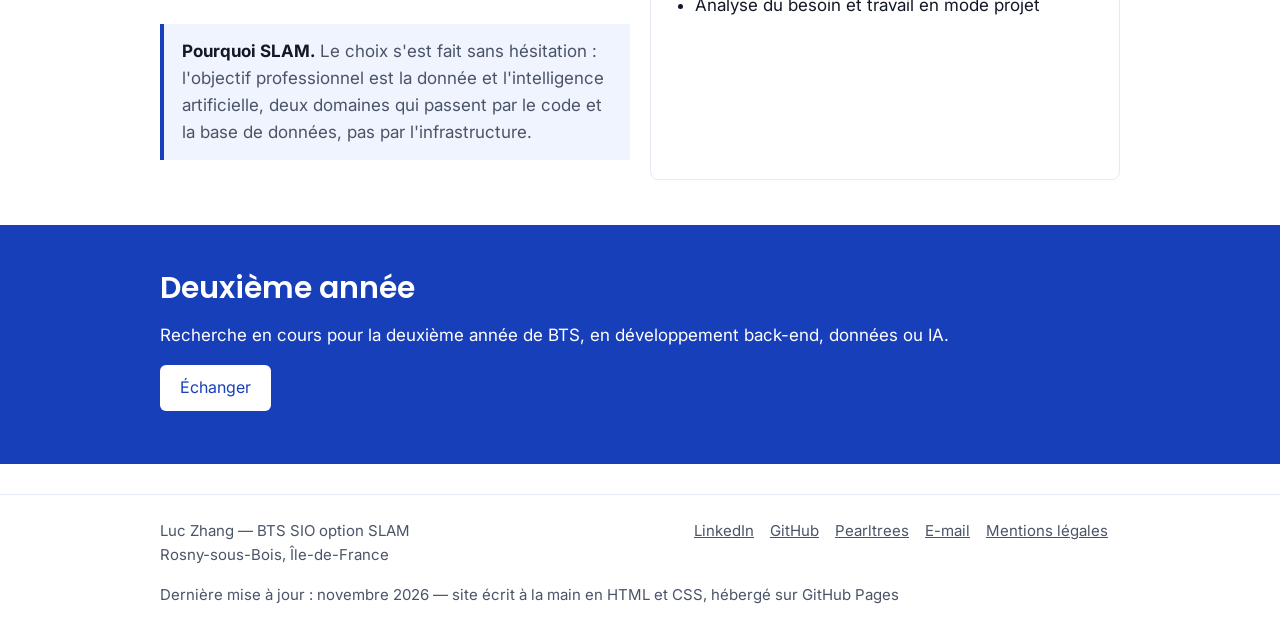
==== commit 74bbd60a: "Allège le contenu du portfolio pour ne garder que l'essentiel Passe de 13 à 7 pages : accueil, compé" ====
--- a/index.html
+++ b/index.html
@@ -5,47 +5,25 @@
 <meta name="viewport" content="width=device-width, initial-scale=1">
 <title>PORTFOLIO Luc Zhang — BTS SIO option SLAM</title>
 <meta name="description" content="Étudiant en 2e année de BTS SIO option SLAM à l'ENC Bessières. Stage en ingénierie des données chez ZENG Expertise : Python, PostgreSQL, architecture RAG, Dev. En recherche d'alternance.">
-<meta property="og:title" content="Luc Zhang — BTS SIO option SLAM">
-<meta property="og:description" content="Back-end, bases de données et intelligence artificielle. Portfolio BTS SIO.">
-<meta property="og:type" content="website">
-<link rel="stylesheet" href="https://fonts.googleapis.com/css2?family=Poppins:wght@500;600;700&family=Inter:wght@400;500;600&family=JetBrains+Mono:wght@400;500&display=swap">
+<link rel="stylesheet" href="https://fonts.googleapis.com/css2?family=Poppins:wght@500;600;700&family=Inter:wght@400;500;600&display=swap">
 <link rel="stylesheet" href="assets/css/style.css">
 </head>
 <body>
 <a class="evitement" href="#contenu">Aller au contenu</a>
 
-<!-- #header -->
 <header class="entete">
   <div class="conteneur entete-ligne">
     <a class="logo" href="index.html">LZ</a>
-    <button class="bouton-menu" id="bouton-menu" type="button" aria-expanded="false">Menu</button>
-    <nav class="menu" id="menu" aria-label="Navigation principale">
-      <ul>
-        <li><a href="index.html" aria-current="page">Accueil</a></li>
-        <li><a href="profil.html">Profil</a></li>
-        <li><a href="bts-sio.html">BTS SIO</a></li>
-        <li class="parent">
-          <a href="competences.html">Compétences</a>
-          <ul class="sous-menu">
-            <li><a href="competences.html">Référentiel<span>Les compétences et leurs preuves</span></a></li>
-            <li><a href="certifications.html">Certifications</a></li>
-          </ul>
-        </li>
-        <li class="parent">
-          <a href="stage-1.html">Stage</a>
-          <ul class="sous-menu">
-            <li><a href="stage-1.html">1<sup>re</sup> année<span>ZENG Expertise — effectué</span></a></li>
-            <li><a href="stage-2.html">2<sup>e</sup> année<span>À venir</span></a></li>
-          </ul>
-        </li>
-        <li><a href="projets.html">Projets</a></li>
-        <li><a href="veille.html">Veille</a></li>
-        <li><a href="contact.html" class="lien-contact">Contact</a></li>
-      </ul>
+    <nav class="menu" aria-label="Navigation principale">
+      <a href="index.html" aria-current="page">Accueil</a>
+      <a href="competences.html">Compétences</a>
+      <a href="stage-1.html">Stage</a>
+      <a href="projets.html">Projets</a>
+      <a href="veille.html">Veille</a>
+      <a href="contact.html">Contact</a>
     </nav>
   </div>
 </header>
-<!-- /#header -->
 
 <main id="contenu">
 
@@ -55,83 +33,36 @@
     <h1>Bienvenue <span>sur mon portfolio</span></h1>
     <p class="etiquette">Luc Zhang — BTS SIO option SLAM</p>
     <p class="accroche">Back-end, bases de données et intelligence artificielle. Cinq semaines passées chez un cabinet de <strong>Data Engineering</strong> à construire un moteur d'analyse en Python, PostgreSQL et RAG — et l'envie d'aller vers la data.</p>
-    <a class="bouton" href="#stage">Voir mon stage</a>
+    <a class="bouton" href="stage-1.html">Voir mon stage</a>
     <a class="bouton bouton-clair" href="assets/docs/cv-luc-zhang.pdf" download>Télécharger le CV</a>
   </div>
 </section>
 
 <section class="section">
-  <div class="conteneur">
-    <p class="etiquette">(01) — En bref</p>
-    <h2>Le développement comme outil, la donnée comme objectif.</h2>
-    <div class="grille-2">
-      <div>
-        <p>Après une première année de licence d'informatique puis un passage en MIASHS, le choix s'est porté sur le BTS SIO option SLAM, à l'École Nationale de Commerce de Paris — une formation plus proche du terrain et du code produit.</p>
-        <p>La direction, elle, est fixée depuis un moment : l'ingénierie des données. Le stage de première année chez ZENG Expertise, un cabinet spécialisé en Data Engineering et en IA, a confirmé ce cap. Objectif à moyen terme : Data Analyst, puis Data Scientist.</p>
-        <div class="grille-3 espace-haut">
-          <div class="chiffre"><b>200 h</b><span>en entreprise</span></div>
-          <div class="chiffre"><b>4</b><span>langages en production</span></div>
-          <div class="chiffre"><b>2</b><span>certifications</span></div>
-        </div>
-      </div>
-      <aside class="carte">
-        <p class="etiquette gris">Carte d'identité</p>
-        <dl class="fiche">
-          <dt>Formation</dt><dd>BTS SIO — option SLAM</dd>
-          <dt>Promotion</dt><dd>2025 — 2027</dd>
-          <dt>Établissement</dt><dd>ENC Bessières, Paris 17<sup>e</sup></dd>
-          <dt>Statut</dt><dd>Initial, ouvert à l'alternance</dd>
-          <dt>Ville</dt><dd>Rosny-sous-Bois (93)</dd>
-          <dt>Mobilité</dt><dd>Paris et Île-de-France</dd>
-          <dt>Langues</dt><dd>FR natif · ZH bilingue<br>EN B2+ · ES notions</dd>
-        </dl>
-        <a href="profil.html">Le parcours en détail</a>
-      </aside>
+  <div class="conteneur grille-2">
+    <div>
+      <h2>En bref</h2>
+      <p>Après une première année de licence d'informatique puis un passage en MIASHS, le choix s'est porté sur le BTS SIO option SLAM, à l'École Nationale de Commerce de Paris — une formation plus proche du terrain et du code produit.</p>
+      <p>La direction, elle, est fixée depuis un moment : l'ingénierie des données. Le stage de première année chez ZENG Expertise, un cabinet spécialisé en Data Engineering et en IA, a confirmé ce cap. Objectif à moyen terme : Data Analyst, puis Data Scientist.</p>
     </div>
-  </div>
-</section>
-
-<section class="section">
-  <div class="conteneur">
-    <p class="etiquette">(02) — Compétences</p>
-    <h2>Ce qui a déjà servi sur un vrai projet.</h2>
-
-    <details name="competences" open>
-      <summary><span class="numero">01</span>Back-end et traitement de données</summary>
-      <p>Développement d'un pipeline ETL en Python : exploration de fichiers JSON, extraction, nettoyage puis chargement en base. Intégration d'API d'intelligence artificielle pour la génération d'embeddings vectoriels, et construction d'un moteur de recherche hybride combinant recherche classique et recherche sémantique.</p>
-      <p><progress value="3" max="4" aria-label="Niveau 3 sur 4"></progress></p>
-      <span class="tag">Python</span><span class="tag">ETL</span><span class="tag">API REST</span><span class="tag">RAG</span><span class="tag">Embeddings</span>
-    </details>
-
-    <details name="competences">
-      <summary><span class="numero">02</span>Bases de données</summary>
-      <p>Conception d'un schéma PostgreSQL à partir de données brutes non structurées, écriture des requêtes d'exploitation, puis optimisation par les index. Stockage de vecteurs avec l'extension pgvector. En formation : modélisation et MySQL.</p>
-      <p><progress value="3" max="4" aria-label="Niveau 3 sur 4"></progress></p>
-      <span class="tag">PostgreSQL</span><span class="tag">pgvector</span><span class="tag">SQL</span><span class="tag">MySQL</span><span class="tag">Indexation</span>
-    </details>
-
-    <details name="competences">
-      <summary><span class="numero">03</span>Développement web et logiciel</summary>
-      <p>Programmation web côté client et serveur, et pratique de plusieurs langages en formation comme en projet personnel. Ce site en fait partie : il est écrit à la main, sans framework ni générateur.</p>
-      <p><progress value="2" max="4" aria-label="Niveau 2 sur 4"></progress></p>
-      <span class="tag">HTML</span><span class="tag">CSS</span><span class="tag">JavaScript</span><span class="tag">PHP</span><span class="tag">Java</span><span class="tag">C</span><span class="tag">Bash</span>
-    </details>
-
-    <details name="competences">
-      <summary><span class="numero">04</span>Méthodes et travail en équipe</summary>
-      <p>Développement organisé par vagues, un ticket par évolution, un point quotidien avec le tuteur. Application du principe de responsabilité unique, sécurisation des clés d'API par fichiers d'environnement, rédaction systématique d'un guide utilisateur et d'une documentation technique. Lecture et application de documentations techniques en anglais.</p>
-      <p><progress value="3" max="4" aria-label="Niveau 3 sur 4"></progress></p>
-      <span class="tag">Git</span><span class="tag">GitHub</span><span class="tag">VS Code</span><span class="tag">Documentation</span><span class="tag">Anglais technique</span>
-    </details>
-
-    <p class="espace-haut"><a href="competences.html">Le tableau de synthèse du référentiel et les preuves associées</a></p>
+    <aside class="carte">
+      <h3>Carte d'identité</h3>
+      <dl class="fiche">
+        <dt>Formation</dt><dd>BTS SIO — option SLAM</dd>
+        <dt>Promotion</dt><dd>2025 — 2027</dd>
+        <dt>Établissement</dt><dd>ENC Bessières, Paris 17<sup>e</sup></dd>
+        <dt>Statut</dt><dd>Initial, ouvert à l'alternance</dd>
+        <dt>Ville</dt><dd>Rosny-sous-Bois (93)</dd>
+        <dt>Mobilité</dt><dd>Paris et Île-de-France</dd>
+        <dt>Langues</dt><dd>FR natif · ZH bilingue<br>EN B2+ · ES notions</dd>
+      </dl>
+    </aside>
   </div>
 </section>
 
 <section class="section bloc-bleu">
   <div class="conteneur">
-    <p class="etiquette">(03) — Parcours</p>
-    <h2>Un métier en tête, une trajectoire ajustée.</h2>
+    <h2>Parcours</h2>
     <div class="frise">
       <div>
         <p class="etiquette">2024</p>
@@ -142,223 +73,69 @@
       <div>
         <p class="etiquette">2024 — 2025</p>
         <h3>Licence informatique</h3>
-        <p>Université Paris 8, puis MIASHS à Gustave Eiffel</p>
-        <p>Réorientation vers une formation plus appliquée</p>
+        <p>Université Paris 8, puis MIASHS à l'Université Gustave Eiffel de septembre à novembre 2025</p>
       </div>
       <div>
         <p class="etiquette">Depuis nov. 2025</p>
         <h3>BTS SIO — SLAM</h3>
         <p>École Nationale de Commerce, Paris 17<sup>e</sup></p>
-        <p>Entrée en 2<sup>e</sup> année</p>
+        <p>Stage de 1<sup>re</sup> année chez ZENG Expertise, du 4 mai au 5 juin 2026</p>
       </div>
       <div>
         <p class="etiquette">Objectif 2027</p>
         <h3>Licence pro ou école</h3>
         <p>Puis Data Analyst, et Data Scientist en IA</p>
-        <p>Alternance recherchée dès maintenant</p>
       </div>
     </div>
   </div>
 </section>
 
-<section class="section" id="stage">
-  <div class="conteneur">
-    <p class="etiquette">(04) — Stage de 1<sup>re</sup> année</p>
-    <h2>Cinq semaines dans un cabinet de Data Engineering.</h2>
-
-    <article class="carte grille-2">
-      <div>
-        <div class="logo-zeng"><img src="assets/img/logo-zeng.png" alt="Logo de ZENG Expertise" width="132"></div>
-        <dl class="fiche">
-          <dt>Entreprise</dt><dd>ZENG Expertise (SASU)</dd>
-          <dt>Lieu</dt><dd>Lyon 6<sup>e</sup> — en distanciel</dd>
-          <dt>Secteur</dt><dd>Ingénierie des données et IA</dd>
-          <dt>Clientèle</dt><dd>Banque et finance</dd>
-          <dt>Encadrement</dt><dd>Le dirigeant, consultant data senior</dd>
-          <dt>Période</dt><dd>4 mai → 5 juin 2026</dd>
-          <dt>Durée</dt><dd>5 semaines · 200 heures</dd>
-        </dl>
-      </div>
-      <div>
-        <span class="statut statut-ok">Effectué</span>
-        <h3>Conception et développement back-end d'un moteur d'analyse de données crypto</h3>
-        <p class="etiquette gris">Assistant développeur data &amp; back-end</p>
-        <p>Une preuve de concept destinée à devenir un service du cabinet : analyser des données de cryptomonnaies à partir d'articles et d'historiques de marché, en s'appuyant sur une <strong>architecture RAG</strong>. Sur demande du tuteur, la mission s'est progressivement recentrée sur cette brique IA, devenue la spécialité de terrain de ce stage.</p>
-        <ul>
-          <li><b>Architecture RAG</b> — chaîne complète de récupération augmentée : indexation des sources, recherche du contexte pertinent, puis appel du modèle de langage pour produire l'analyse</li>
-          <li><b>Génération d'embeddings</b> — intégration d'une API d'IA et stockage vectoriel avec pgvector</li>
-          <li><b>Moteur de recherche hybride</b> — combinaison de la recherche classique et de la recherche sémantique</li>
-          <li><b>Conception du schéma SQL</b> — analyse de la structure des fichiers JSON via un script Python, puis modélisation de la base PostgreSQL</li>
-          <li><b>Pipeline ETL</b> — automatisation de l'extraction, du traitement et du chargement des données de marché</li>
-          <li><b>Optimisation des index</b> — réduction des temps de réponse sur les requêtes d'exploitation</li>
-          <li><b>Documentation technique</b> — guide utilisateur et documentation développeur pour chaque fonctionnalité</li>
-        </ul>
-        <p>
-          <span class="tag">Python</span><span class="tag">PostgreSQL</span><span class="tag">pgvector</span><span class="tag">Git</span><span class="tag">GitHub</span><span class="tag">VS Code</span><span class="tag">Tailscale</span><span class="tag">Raspberry Pi</span>
-        </p>
-        <p class="etiquette gris">Compétences du référentiel mobilisées</p>
-        <p>
-          <span class="tag">Gérer les données</span><span class="tag">Concevoir et développer une solution applicative</span><span class="tag">Travailler en mode projet</span><span class="tag">Organiser son développement professionnel</span>
-        </p>
-        <a class="bouton bouton-clair" href="assets/docs/rapport-de-stage.pdf">Rapport de stage</a>
-        <a class="bouton bouton-clair" href="assets/docs/attestation-de-stage.pdf">Attestation</a>
-        <a class="bouton bouton-clair" href="stage-1.html">Le détail complet</a>
-      </div>
-    </article>
-  </div>
-</section>
-
 <section class="section">
-  <div class="conteneur">
-    <p class="etiquette">(05) — Projet en vedette</p>
-    <h2>Crypto Anomaly Analyser.</h2>
-    <p>Le projet mené chez ZENG Expertise, poursuivi au-delà des cinq semaines de stage : le chantier était trop lourd pour tenir dans la durée impartie. Un tableau de bord qui surveille le cours du Bitcoin en continu, détecte les mouvements de prix statistiquement anormaux, puis cherche dans l'actualité s'il existe une explication à ce mouvement.</p>
-
-    <img class="image-cadre" src="assets/img/crypto-dashboard.jpg" alt="Tableau de bord Crypto Anomaly Analyser : graphique du cours du Bitcoin sur 24 heures avec une zone d'anomalie signalée" loading="lazy">
-
-    <div class="grille-2 espace-haut">
-      <div>
-        <h3>Détecter l'anomalie, puis l'expliquer</h3>
-        <p>Le prix est échantillonné en bougies de 5 minutes. Un score statistique mesure l'écart à la normale sur 24 heures ; au-delà d'un seuil, un épisode est ouvert. Le système croise alors les titres d'actualité de la période pour trancher entre <em>expliqué par une actualité</em> et <em>marché normal, sans cause identifiée</em>. Chaque épisode est archivé et rejouable.</p>
-        <p>
-          <span class="tag">Python</span><span class="tag">PostgreSQL</span><span class="tag">pgvector</span><span class="tag">RAG</span><span class="tag">API de marché</span><span class="tag">Analyse statistique</span><span class="tag">Flux d'actualités</span>
-        </p>
-        <a class="bouton" href="projets.html">En savoir plus</a>
-        <a class="bouton bouton-clair" href="https://github.com/Zeng-Zer/crypto-analyser">Code sur GitHub</a>
-      </div>
-      <div>
-        <p class="etiquette gris">Ce que la page projet contient</p>
-        <ul>
-          <li>Le détecteur d'anomalies et ses seuils</li>
-          <li>L'historique rejouable des épisodes</li>
-          <li>Les autres réalisations, scolaires et personnelles</li>
-        </ul>
+  <div class="conteneur grille-2">
+    <div>
+      <h2>Le BTS SIO</h2>
+      <p>Le BTS Services Informatiques aux Organisations forme des professionnels capables de répondre aux besoins informatiques d'une entreprise : faire fonctionner ses services, développer les applications dont elle a besoin, et protéger ses données.</p>
+      <div class="note">
+        <b>Pourquoi SLAM.</b> Le choix s'est fait sans hésitation : l'objectif professionnel est la donnée et l'intelligence artificielle, deux domaines qui passent par le code et la base de données, pas par l'infrastructure.
       </div>
     </div>
-
-    <div class="grille-2 espace-haut">
-      <img class="image-cadre" src="assets/img/crypto-detector.jpg" alt="Détecteur d'anomalies de prix, activité de marché et historique des épisodes détectés" loading="lazy">
-      <div class="carte">
-        <p class="etiquette gris">Autres réalisations</p>
-        <ul>
-          <li>Application de recommandation de livres — projet universitaire en Python, en équipe</li>
-          <li>Site de vente de hangboards et de poignées de traction</li>
-          <li>Site vitrine pour un commerce</li>
-          <li>Application fitness</li>
-        </ul>
-        <a href="projets.html">Voir tous les projets</a>
-      </div>
-    </div>
+    <article class="carte">
+      <h3>Option SLAM</h3>
+      <p class="gris">Solutions Logicielles et Applications Métiers</p>
+      <ul>
+        <li>Conception et développement d'applications</li>
+        <li>Bases de données et gestion des données</li>
+        <li>Analyse du besoin et travail en mode projet</li>
+      </ul>
+    </article>
   </div>
 </section>
 
 <section class="section bloc-bleu">
   <div class="conteneur">
-    <p class="etiquette">(06) — Deuxième année</p>
-    <h2>Alternance ou stage, à partir de la rentrée.</h2>
-    <p>Recherche en cours pour la deuxième année de BTS, en développement back-end, données ou IA. Période et durée du stage : <span class="todo">à préciser</span>.</p>
-    <a class="bouton bouton-blanc" href="contact.html">Échanger</a>
-  </div>
-</section>
-
-<section class="section">
-  <div class="conteneur">
-    <p class="etiquette">(07) — Veille technologique</p>
-    <h2>En quoi l'IA et le machine learning orientent-ils nos choix et nos décisions du quotidien ?</h2>
-    <p>Les données personnelles valent de l'or, et nos décisions quotidiennes servent de matière première aux algorithmes. Cette veille suit la manière dont les systèmes de recommandation et les modèles d'IA exploitent ces traces — souvent sans que l'utilisateur en ait conscience.</p>
-    <div class="grille-3">
-      <article class="carte axe">
-        <img src="assets/img/veille-1.svg" alt="Des traces numériques dispersées convergent vers une base de données" loading="lazy">
-        <p class="etiquette">Axe 01</p>
-        <h3>Collecte et traçage</h3>
-        <p>Ce qui est réellement capté, par qui, et sous quel prétexte.</p>
-      </article>
-      <article class="carte axe">
-        <img src="assets/img/veille-2.svg" alt="Une carte mise en avant par un algorithme oriente le choix de l'utilisateur" loading="lazy">
-        <p class="etiquette">Axe 02</p>
-        <h3>Recommandation et influence</h3>
-        <p>Comment un modèle oriente un choix sans jamais l'annoncer.</p>
-      </article>
-      <article class="carte axe">
-        <img src="assets/img/veille-3.svg" alt="Un bouclier protège un document de données personnelles" loading="lazy">
-        <p class="etiquette">Axe 03</p>
-        <h3>Cadre juridique</h3>
-        <p>RGPD, consentement, et ce que la réglementation ne couvre pas encore.</p>
-      </article>
-    </div>
-    <p class="espace-haut"><a class="bouton bouton-clair" href="https://www.pearltrees.com/lucque">Ma collection Pearltrees</a></p>
-  </div>
-</section>
-
-<section class="section">
-  <div class="conteneur">
-    <p class="etiquette">(08) — Certifications</p>
-    <h2>Ce qui est validé.</h2>
-    <div class="grille-3">
-      <div class="carte"><b>MOOC de l'ANSSI — RGPD</b><br><span class="gris">ANSSI · 2026</span></div>
-      <div class="carte"><b>Relational Database</b><br><span class="gris">freeCodeCamp · 2026</span></div>
-      <div class="carte"><b>PIX — 509 points</b><br><span class="gris">Certification en cours de progression</span></div>
-    </div>
-    <div class="note">
-      <b>En cours.</b> Objectif de l'année : compléter les certifications fondamentales de freeCodeCamp, en priorité celles liées aux bases de données et au back-end, dans le prolongement direct du travail mené sur PostgreSQL pendant le stage. Le MOOC de l'ANSSI sur le RGPD alimente par ailleurs la veille technologique, dont le sujet porte précisément sur l'exploitation des données personnelles.
-    </div>
-    <a href="certifications.html">Le détail des certifications et leurs justificatifs</a>
-  </div>
-</section>
-
-<section class="section">
-  <div class="conteneur">
-    <div class="bloc-contact">
-      <p class="etiquette">(09) — Contact</p>
-      <h2>Un projet <em>data</em> ?</h2>
-      <a class="mail" href="mailto:zhg.luc2909@gmail.com">zhg.luc2909@gmail.com</a>
-      <div>
-        <a class="bouton bouton-blanc" href="contact.html">Formulaire de contact</a>
-        <a class="bouton bouton-blanc" href="assets/docs/cv-luc-zhang.pdf" download>Le CV en PDF</a>
-      </div>
-    </div>
+    <h2>Deuxième année</h2>
+    <p>Recherche en cours pour la deuxième année de BTS, en développement back-end, données ou IA.</p>
+    <a class="bouton" href="contact.html">Échanger</a>
   </div>
 </section>
 
 </main>
 
-<!-- #footer -->
 <footer class="pied">
+  <div class="conteneur pied-ligne">
+    <p>Luc Zhang — BTS SIO option SLAM<br>Rosny-sous-Bois, Île-de-France</p>
+    <nav aria-label="Liens externes">
+      <a href="https://www.linkedin.com/in/luczhang8/">LinkedIn</a>
+      <a href="https://github.com/luckk11">GitHub</a>
+      <a href="https://www.pearltrees.com/lucque">Pearltrees</a>
+      <a href="mailto:zhg.luc2909@gmail.com">E-mail</a>
+      <a href="mentions-legales.html">Mentions légales</a>
+    </nav>
+  </div>
   <div class="conteneur">
-    <div class="pied-colonnes">
-      <div>
-        <p class="logo">LZ</p>
-        <p class="gris">Luc Zhang — BTS SIO option SLAM<br>Rosny-sous-Bois, Île-de-France</p>
-      </div>
-      <nav aria-label="Pages du site">
-        <a href="profil.html">Profil</a>
-        <a href="bts-sio.html">BTS SIO</a>
-        <a href="competences.html">Compétences</a>
-        <a href="stage-1.html">Stage</a>
-        <a href="projets.html">Projets</a>
-        <a href="veille.html">Veille</a>
-        <a href="certifications.html">Certifications</a>
-        <a href="contact.html">Contact</a>
-      </nav>
-      <nav aria-label="Liens externes">
-        <a href="https://www.linkedin.com/in/luczhang8/">LinkedIn</a>
-        <a href="https://github.com/luckk11">GitHub</a>
-        <a href="https://www.pearltrees.com/lucque">Pearltrees</a>
-        <a href="mailto:zhg.luc2909@gmail.com">E-mail</a>
-      </nav>
-    </div>
-    <div class="pied-bas">
-      <span>Dernière mise à jour : octobre 2026 — site écrit à la main en HTML, CSS et JavaScript, hébergé sur GitHub Pages</span>
-      <nav aria-label="Pages annexes">
-        <a href="a-propos.html">À propos du site</a>
-        <a href="mentions-legales.html">Mentions légales</a>
-        <a href="plan-du-site.html">Plan du site</a>
-      </nav>
-    </div>
+    Dernière mise à jour : novembre 2026 — site écrit à la main en HTML et CSS, hébergé sur GitHub Pages
   </div>
 </footer>
-<!-- /#footer -->
 
-<script src="assets/js/main.js"></script>
 </body>
 </html>
--- a/assets/css/style.css
+++ b/assets/css/style.css
@@ -1,6 +1,4 @@
-/* ==============================
-   Couleurs
-   ============================== */
+/* Couleurs */
 :root {
   --bleu: #183FBA;
   --bleu-vif: #4776F5; /* trop clair pour du texte : aplats uniquement */
@@ -14,13 +12,9 @@
   --vert-fond: #E1F5EE;
   --orange: #A64C08;
   --orange-fond: #FAEEDA;
-  --violet: #7A3FBF;
-  --violet-fond: #F1EAFB;
-}
-
-/* ==============================
-   Base
-   ============================== */
+}
+
+/* Base */
 * {
   box-sizing: border-box;
 }
@@ -47,20 +41,21 @@
 }
 
 h2 {
-  font-size: 32px;
+  font-size: 30px;
 }
 
 h3 {
-  font-size: 21px;
+  font-size: 20px;
 }
 
 p {
   margin: 0 0 16px;
 }
 
-ul {
+ul,
+ol {
   margin: 0 0 16px;
-  padding-left: 20px;
+  padding-left: 22px;
 }
 
 li {
@@ -72,6 +67,7 @@
 }
 
 img {
+  display: block;
   max-width: 100%;
   height: auto;
 }
@@ -90,28 +86,24 @@
 .evitement:focus {
   left: 10px;
   top: 10px;
-  z-index: 20;
   padding: 10px 16px;
   background: var(--bleu);
   color: var(--blanc);
 }
 
-/* ==============================
-   Mise en page
-   ============================== */
+/* Mise en page */
 .conteneur {
-  max-width: 1100px;
+  max-width: 1000px;
   margin: 0 auto;
   padding: 0 20px;
 }
 
 .section {
-  padding: 50px 0;
+  padding: 45px 0;
 }
 
 .grille-2,
-.grille-3,
-.grille-4 {
+.grille-3 {
   display: grid;
   gap: 20px;
 }
@@ -124,16 +116,88 @@
   grid-template-columns: repeat(3, 1fr);
 }
 
-.grille-4 {
-  grid-template-columns: repeat(4, 1fr);
-}
-
 .espace-haut {
   margin-top: 24px;
 }
 
 .gris {
   color: var(--gris);
+}
+
+/* En-tête et menu */
+.entete {
+  border-bottom: 3px solid var(--bleu-vif);
+}
+
+.entete-ligne {
+  display: flex;
+  flex-wrap: wrap;
+  align-items: center;
+  justify-content: space-between;
+  gap: 8px 20px;
+  padding-top: 12px;
+  padding-bottom: 12px;
+}
+
+.logo {
+  color: var(--bleu);
+  font-family: Poppins, Arial, sans-serif;
+  font-size: 20px;
+  font-weight: 700;
+  text-decoration: none;
+}
+
+.menu {
+  display: flex;
+  flex-wrap: wrap;
+  gap: 4px;
+}
+
+.menu a {
+  padding: 6px 12px;
+  border-radius: 6px;
+  color: var(--texte);
+  font-size: 16px;
+  text-decoration: none;
+}
+
+.menu a:hover,
+.menu a[aria-current="page"] {
+  background: var(--fond-clair);
+  color: var(--bleu);
+}
+
+/* Hauts de page */
+.accueil {
+  padding: 50px 0;
+  background: var(--fond-clair);
+  text-align: center;
+}
+
+.accueil h1 {
+  margin-bottom: 12px;
+  font-size: 52px;
+}
+
+.accueil h1 span {
+  display: block;
+  color: var(--texte);
+  font-size: 26px;
+  font-weight: 500;
+}
+
+.accroche {
+  max-width: 720px;
+  margin: 0 auto 24px;
+}
+
+.entete-page {
+  padding: 36px 0;
+  background: var(--fond-clair);
+}
+
+.entete-page p {
+  margin-bottom: 0;
 }
 
 /* Section sur fond bleu */
@@ -146,203 +210,20 @@
   color: var(--bleu-pale);
 }
 
-.bloc-bleu .tag {
-  background: rgba(255, 255, 255, 0.16);
-  color: var(--blanc);
-}
-
-.bloc-bleu .todo {
-  background: rgba(255, 255, 255, 0.16);
-  color: var(--blanc);
-}
-
-.bloc-bleu .chiffre b,
-.bloc-bleu .chiffre span {
-  color: var(--blanc);
-}
-
 .bloc-bleu :focus-visible {
   outline-color: var(--blanc);
 }
 
-.separation {
-  margin-top: 30px;
-  padding-top: 24px;
-  border-top: 1px solid var(--bleu-pale);
-}
-
-/* ==============================
-   En-tête et menu
-   ============================== */
-.entete {
-  background: var(--blanc);
-  border-bottom: 3px solid var(--bleu-vif);
-}
-
-.entete-ligne {
-  display: flex;
-  align-items: center;
-  justify-content: space-between;
-  gap: 20px;
-  padding-top: 12px;
-  padding-bottom: 12px;
-}
-
-.logo {
-  color: var(--bleu);
-  font-family: Poppins, Arial, sans-serif;
-  font-size: 20px;
-  font-weight: 700;
-  text-decoration: none;
-}
-
-.bouton-menu {
-  display: none;
-  padding: 8px 16px;
-  background: var(--fond-clair);
-  border: 1px solid var(--bordure);
-  border-radius: 6px;
-  color: var(--texte);
-  font: inherit;
-  cursor: pointer;
-}
-
-.menu ul {
-  margin: 0;
-  padding: 0;
-  list-style: none;
-}
-
-.menu > ul {
-  display: flex;
-  align-items: center;
-  gap: 4px;
-}
-
-.menu li {
-  position: relative;
-  margin: 0;
-}
-
-.menu a {
-  display: block;
-  padding: 8px 12px;
-  border-radius: 6px;
-  color: var(--texte);
-  font-size: 16px;
-  text-decoration: none;
-}
-
-.menu a:hover,
-.menu a[aria-current="page"] {
-  background: var(--fond-clair);
-  color: var(--bleu);
-}
-
-.menu a.lien-contact,
-.menu a.lien-contact:hover {
-  margin-left: 8px;
-  background: var(--bleu);
-  color: var(--blanc);
-}
-
-.menu .sous-menu {
-  display: none;
-  position: absolute;
-  top: 100%;
-  left: 0;
-  z-index: 10;
-  min-width: 270px;
-  padding: 6px;
-  background: var(--blanc);
-  border: 1px solid var(--bordure);
-  border-radius: 6px;
-}
-
-.menu .parent:hover .sous-menu,
-.menu .parent:focus-within .sous-menu {
-  display: block;
-}
-
-.sous-menu span {
-  display: block;
-  color: var(--gris);
-  font-size: 15px;
-}
-
-/* ==============================
-   Hauts de page
-   ============================== */
-.accueil {
-  padding: 60px 0;
-  background: var(--fond-clair);
-  text-align: center;
-}
-
-.accueil h1 {
-  margin-bottom: 12px;
-  font-size: 60px;
-}
-
-.accueil h1 span {
-  display: block;
-  color: var(--texte);
-  font-size: 28px;
-  font-weight: 500;
-}
-
-.accroche {
-  max-width: 720px;
-  margin: 0 auto 24px;
-}
-
-.entete-page {
-  padding: 40px 0;
-  background: var(--fond-clair);
-}
-
-.fil-ariane {
-  margin-bottom: 10px;
-  font-size: 15px;
-}
-
-.infos {
-  display: flex;
-  flex-wrap: wrap;
-  gap: 10px;
-  margin: 0;
-  padding: 0;
-  list-style: none;
-}
-
-.infos li {
-  margin: 0;
-  padding: 4px 14px;
-  background: var(--blanc);
-  border: 1px solid var(--bordure);
-  border-radius: 20px;
-  font-size: 15px;
-}
-
-/* ==============================
-   Composants
-   ============================== */
+/* Composants */
 .etiquette {
-  margin-bottom: 8px;
-  color: var(--bleu);
-  font-family: "JetBrains Mono", monospace;
-  font-size: 13px;
-  letter-spacing: 1px;
-  text-transform: uppercase;
-}
-
-.etiquette.gris {
-  color: var(--gris);
+  margin-bottom: 6px;
+  color: var(--bleu);
+  font-size: 15px;
+  font-weight: 600;
 }
 
 .carte {
-  padding: 24px;
-  background: var(--blanc);
+  padding: 22px;
   border: 1px solid var(--bordure);
   border-radius: 8px;
 }
@@ -351,23 +232,9 @@
   margin-bottom: 0;
 }
 
-.carte-bleue {
-  border: 2px solid var(--bleu);
-}
-
-.carte-pointillee {
-  border-style: dashed;
-}
-
-.pile {
-  display: grid;
-  gap: 16px;
-  align-content: start;
-}
-
 .note {
-  margin: 24px 0;
-  padding: 16px 20px;
+  margin: 20px 0;
+  padding: 14px 18px;
   background: var(--fond-clair);
   border-left: 4px solid var(--bleu);
   color: var(--gris);
@@ -375,17 +242,13 @@
 
 .note b {
   color: var(--texte);
-}
-
-.grille-2 > .note {
-  margin: 0;
 }
 
 .fiche {
   display: grid;
   grid-template-columns: auto 1fr;
   gap: 8px 16px;
-  margin: 0 0 16px;
+  margin: 0;
   font-size: 16px;
 }
 
@@ -399,24 +262,10 @@
   text-align: right;
 }
 
-.chiffre b {
-  display: block;
-  color: var(--bleu);
-  font-family: Poppins, Arial, sans-serif;
-  font-size: 32px;
-  font-weight: 700;
-  line-height: 1.2;
-}
-
-.chiffre span {
-  color: var(--gris);
-  font-size: 15px;
-}
-
 .tag {
   display: inline-block;
   margin: 0 6px 6px 0;
-  padding: 3px 12px;
+  padding: 2px 12px;
   background: var(--fond-clair);
   border-radius: 20px;
   color: var(--bleu);
@@ -428,10 +277,15 @@
   color: var(--blanc);
 }
 
+.bloc-bleu .tag {
+  background: var(--blanc);
+  color: var(--bleu);
+}
+
 .statut {
   display: inline-block;
-  margin-bottom: 6px;
-  padding: 3px 12px;
+  margin-bottom: 8px;
+  padding: 2px 12px;
   border-radius: 20px;
   font-size: 15px;
   font-weight: 500;
@@ -445,16 +299,6 @@
 .statut-attente {
   background: var(--orange-fond);
   color: var(--orange);
-}
-
-/* Champ à compléter */
-.todo {
-  padding: 1px 8px;
-  background: var(--violet-fond);
-  border-radius: 6px;
-  color: var(--violet);
-  font-family: "JetBrains Mono", monospace;
-  font-size: 15px;
 }
 
 .bouton {
@@ -462,22 +306,19 @@
   margin: 0 8px 8px 0;
   padding: 10px 20px;
   background: var(--bleu);
-  border: 0;
   border-radius: 6px;
   color: var(--blanc);
-  font: inherit;
   font-size: 16px;
   text-decoration: none;
-  cursor: pointer;
 }
 
 .bouton-clair {
-  background: var(--fond-clair);
-  border: 1px solid var(--bordure);
-  color: var(--bleu);
-}
-
-.bouton-blanc {
+  background: var(--blanc);
+  border: 1px solid var(--bleu);
+  color: var(--bleu);
+}
+
+.bloc-bleu .bouton {
   background: var(--blanc);
   color: var(--bleu);
 }
@@ -494,31 +335,6 @@
   white-space: nowrap;
 }
 
-/* Compétences en accordéon, sans JavaScript */
-details {
-  padding: 16px 0;
-  border-bottom: 1px solid var(--bordure);
-}
-
-summary {
-  font-family: Poppins, Arial, sans-serif;
-  font-size: 21px;
-  font-weight: 600;
-  cursor: pointer;
-}
-
-.numero {
-  margin-right: 8px;
-  color: var(--gris);
-  font-family: "JetBrains Mono", monospace;
-  font-size: 13px;
-  font-weight: 400;
-}
-
-details p {
-  margin-top: 12px;
-}
-
 /* Frise du parcours */
 .frise {
   display: grid;
@@ -527,7 +343,7 @@
 }
 
 .frise > div {
-  padding-top: 14px;
+  padding-top: 12px;
   border-top: 3px solid var(--bleu-pale);
 }
 
@@ -535,20 +351,7 @@
   font-size: 16px;
 }
 
-.frise .etiquette {
-  font-size: 13px;
-}
-
-/* Stage */
-.logo-zeng {
-  margin-bottom: 20px;
-  padding: 24px;
-  background: #000000;
-  border-radius: 8px;
-  text-align: center;
-}
-
-/* Images et légendes */
+/* Images */
 figure {
   margin: 0;
   border: 1px solid var(--bordure);
@@ -557,50 +360,28 @@
 }
 
 figure img {
-  display: block;
   width: 100%;
 }
 
 figcaption {
-  padding: 12px 16px;
-  color: var(--gris);
-  font-size: 15px;
-}
-
-.image-cadre {
-  display: block;
+  padding: 10px 14px;
+  color: var(--gris);
+  font-size: 15px;
+}
+
+.logo-zeng {
+  display: flex;
+  justify-content: center;
+  margin-bottom: 18px;
+  padding: 20px;
+  background: #000000;
+  border-radius: 8px;
+}
+
+.axe img {
   width: 100%;
-  border: 1px solid var(--bordure);
-  border-radius: 8px;
-}
-
-.axe img {
-  display: block;
-  width: 100%;
-  margin-bottom: 14px;
+  margin-bottom: 12px;
   border-radius: 6px;
-}
-
-.emplacement-vide {
-  display: flex;
-  align-items: center;
-  justify-content: center;
-  min-height: 200px;
-  margin-bottom: 20px;
-  padding: 20px;
-  border: 1px dashed var(--gris);
-  border-radius: 8px;
-  text-align: center;
-}
-
-.certif {
-  display: grid;
-  grid-template-columns: 1fr 2fr;
-  gap: 24px;
-}
-
-.certif .emplacement-vide {
-  margin-bottom: 0;
 }
 
 /* Tableaux */
@@ -623,7 +404,7 @@
 
 th,
 td {
-  padding: 12px 14px;
+  padding: 10px 14px;
   border: 1px solid var(--bordure);
   text-align: left;
 }
@@ -632,216 +413,63 @@
   background: var(--fond-clair);
 }
 
-/* Encadré de contact en bas de page */
-.bloc-contact {
-  padding: 40px 20px;
-  background: var(--bleu);
-  border-radius: 8px;
-  color: var(--blanc);
-  text-align: center;
-}
-
-.bloc-contact h2 {
-  font-size: 40px;
-}
-
-.bloc-contact em {
-  color: var(--bleu-pale);
-  font-style: normal;
-}
-
-.bloc-contact .etiquette {
-  color: var(--bleu-pale);
-}
-
-.bloc-contact .mail {
-  display: inline-block;
-  margin-bottom: 20px;
-  color: var(--blanc);
-  font-size: 20px;
-}
-
-.bloc-contact :focus-visible {
-  outline-color: var(--blanc);
-}
-
-/* Formulaire */
-.formulaire label {
-  display: block;
-  margin-bottom: 6px;
-  font-size: 16px;
-  font-weight: 500;
-}
-
-.formulaire input,
-.formulaire select,
-.formulaire textarea {
-  width: 100%;
-  margin-bottom: 16px;
-  padding: 10px 12px;
-  border: 1px solid var(--gris);
-  border-radius: 6px;
-  font: inherit;
-  font-size: 16px;
-}
-
-.formulaire textarea {
-  min-height: 160px;
-}
-
-.formulaire .case {
-  display: flex;
-  gap: 10px;
-  font-weight: 400;
-}
-
-.formulaire .case input {
-  flex: none;
-  width: 20px;
-  height: 20px;
-  margin: 4px 0 0;
-}
-
-.message-envoi {
-  color: var(--vert);
-  font-weight: 500;
-}
-
+/* Contact */
 .ligne-info {
-  display: flex;
-  justify-content: space-between;
-  gap: 14px;
-  padding: 8px 0;
-  border-top: 1px solid var(--bordure);
-  font-size: 16px;
-}
-
-.ligne-info b,
-.ligne-info a {
-  font-weight: 500;
-  text-align: right;
-}
-
-.liste-liens {
-  margin: 0;
-  padding: 0;
-  list-style: none;
-}
-
-/* ==============================
-   Pied de page
-   ============================== */
-.pied {
-  margin-top: 40px;
-  padding: 40px 0 24px;
-  border-top: 1px solid var(--bordure);
-  font-size: 15px;
-}
-
-.pied a {
-  color: var(--gris);
-}
-
-.pied-colonnes {
-  display: grid;
-  grid-template-columns: 2fr 1fr 1fr;
-  gap: 24px;
-}
-
-.pied-colonnes nav a {
-  display: block;
-  margin-bottom: 4px;
-}
-
-.pied-bas {
   display: flex;
   flex-wrap: wrap;
   justify-content: space-between;
-  gap: 16px;
-  margin-top: 24px;
-  padding-top: 16px;
+  gap: 2px 14px;
+  padding: 8px 0;
   border-top: 1px solid var(--bordure);
-  color: var(--gris);
-}
-
-.pied-bas a {
-  margin-left: 14px;
-}
-
-/* ==============================
-   Téléphone et petite tablette
-   ============================== */
-@media (max-width: 900px) {
+  font-size: 16px;
+}
+
+/* Pied de page */
+.pied {
+  margin-top: 30px;
+  padding: 24px 0;
+  border-top: 1px solid var(--bordure);
+  color: var(--gris);
+  font-size: 15px;
+}
+
+.pied-ligne {
+  display: flex;
+  flex-wrap: wrap;
+  justify-content: space-between;
+  gap: 8px 24px;
+}
+
+.pied a {
+  margin-right: 12px;
+  color: var(--gris);
+}
+
+/* Téléphone et petite tablette */
+@media (max-width: 800px) {
   h1 {
     font-size: 34px;
   }
 
   h2 {
-    font-size: 26px;
+    font-size: 25px;
   }
 
   .accueil h1 {
-    font-size: 44px;
+    font-size: 42px;
   }
 
   .accueil h1 span {
-    font-size: 22px;
-  }
-
-  .bloc-contact h2 {
-    font-size: 30px;
+    font-size: 21px;
   }
 
   .grille-2,
   .grille-3,
-  .grille-4,
-  .frise,
-  .certif,
-  .pied-colonnes {
+  .frise {
     grid-template-columns: 1fr;
   }
 
-  .entete-ligne {
-    flex-wrap: wrap;
-  }
-
-  .bouton-menu {
-    display: block;
-  }
-
-  .menu {
-    display: none;
-    width: 100%;
-  }
-
-  .menu.ouvert {
-    display: block;
-  }
-
-  .menu > ul {
-    flex-direction: column;
-    align-items: stretch;
-  }
-
-  .menu a.lien-contact {
-    margin-left: 0;
-    text-align: center;
-  }
-
-  .menu .sous-menu {
-    display: block;
-    position: static;
-    min-width: 0;
-    padding: 0 0 0 14px;
-    border: 0;
-  }
-
   table {
-    min-width: 620px;
-  }
-
-  .pied-bas a {
-    margin-left: 0;
-    margin-right: 14px;
-  }
-}
+    min-width: 600px;
+  }
+}
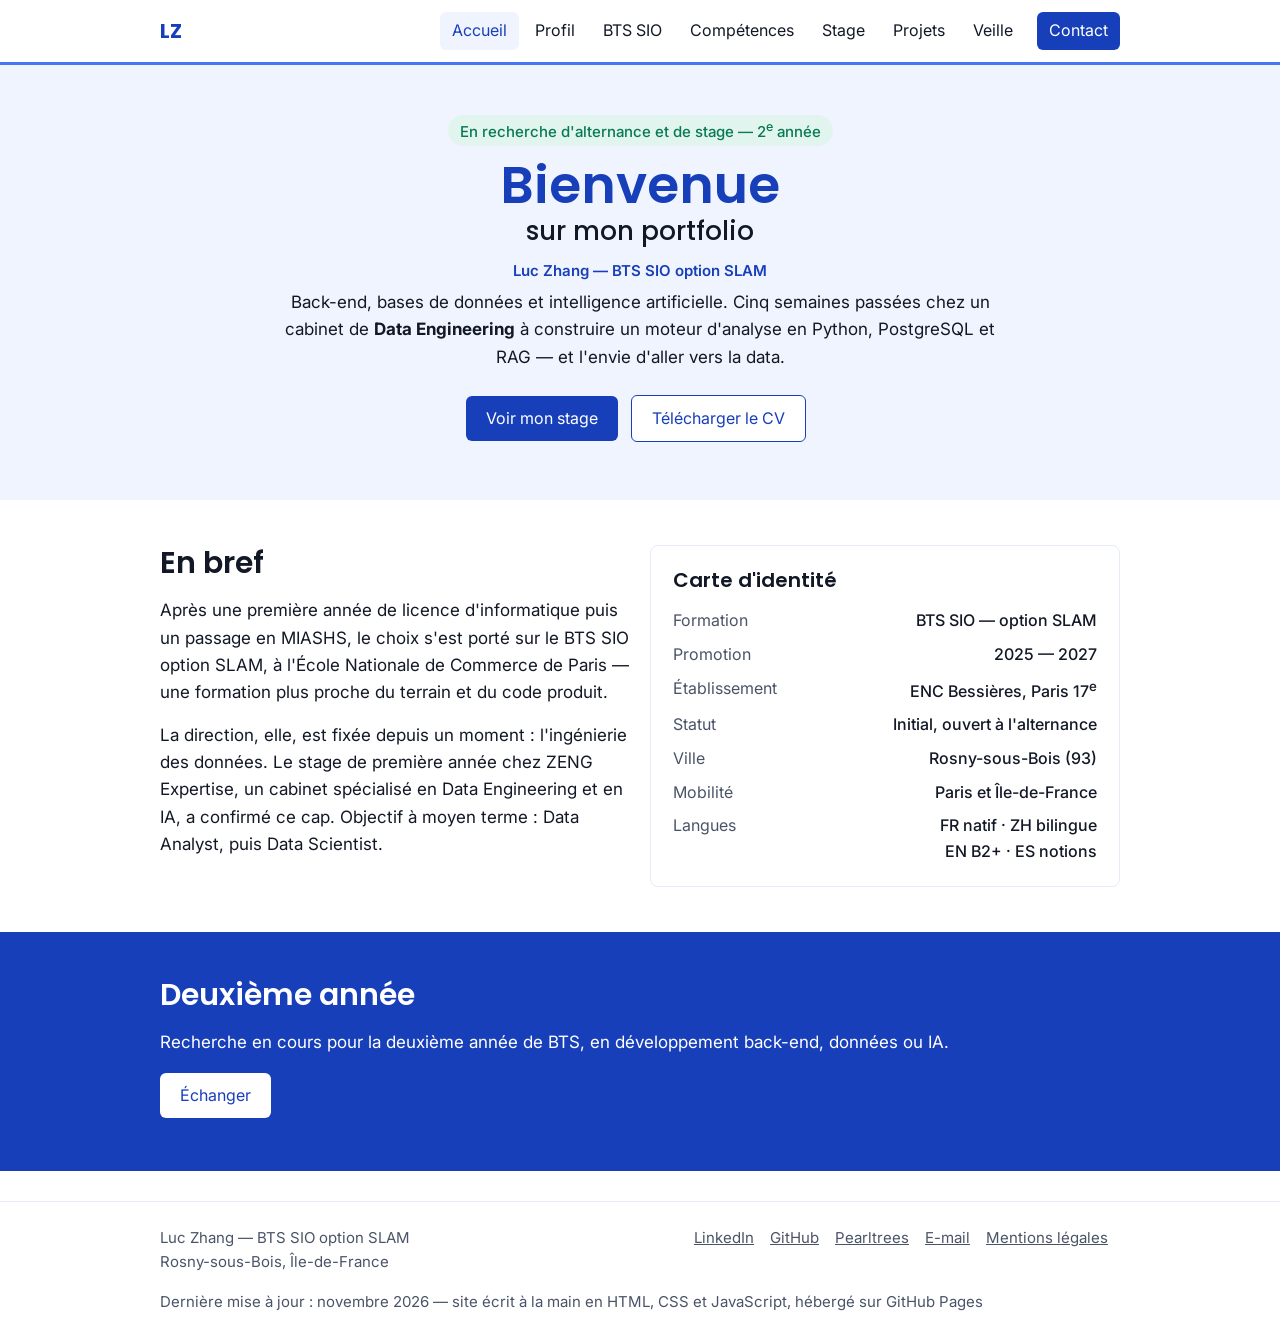
==== commit bf4f828a: "Rétablit tous les onglets du menu avec un contenu léger Remet Profil, BTS SIO, Certifications et Sta" ====
--- a/index.html
+++ b/index.html
@@ -14,13 +14,30 @@
 <header class="entete">
   <div class="conteneur entete-ligne">
     <a class="logo" href="index.html">LZ</a>
-    <nav class="menu" aria-label="Navigation principale">
-      <a href="index.html" aria-current="page">Accueil</a>
-      <a href="competences.html">Compétences</a>
-      <a href="stage-1.html">Stage</a>
-      <a href="projets.html">Projets</a>
-      <a href="veille.html">Veille</a>
-      <a href="contact.html">Contact</a>
+    <button class="bouton-menu" id="bouton-menu" type="button" aria-expanded="false">Menu</button>
+    <nav class="menu" id="menu" aria-label="Navigation principale">
+      <ul>
+        <li><a href="index.html" aria-current="page">Accueil</a></li>
+        <li><a href="profil.html">Profil</a></li>
+        <li><a href="bts-sio.html">BTS SIO</a></li>
+        <li class="parent">
+          <a href="competences.html">Compétences</a>
+          <ul class="sous-menu">
+            <li><a href="competences.html">Référentiel<span>Les compétences et leurs preuves</span></a></li>
+            <li><a href="certifications.html">Certifications</a></li>
+          </ul>
+        </li>
+        <li class="parent">
+          <a href="stage-1.html">Stage</a>
+          <ul class="sous-menu">
+            <li><a href="stage-1.html">1<sup>re</sup> année<span>ZENG Expertise — effectué</span></a></li>
+            <li><a href="stage-2.html">2<sup>e</sup> année<span>À venir</span></a></li>
+          </ul>
+        </li>
+        <li><a href="projets.html">Projets</a></li>
+        <li><a href="veille.html">Veille</a></li>
+        <li><a href="contact.html" class="lien-contact">Contact</a></li>
+      </ul>
     </nav>
   </div>
 </header>
@@ -62,57 +79,6 @@
 
 <section class="section bloc-bleu">
   <div class="conteneur">
-    <h2>Parcours</h2>
-    <div class="frise">
-      <div>
-        <p class="etiquette">2024</p>
-        <h3>Baccalauréat général</h3>
-        <p>Spécialités mathématiques et physique, option maths expertes</p>
-        <p>Lycée Charles de Gaulle, Rosny-sous-Bois — mention assez bien</p>
-      </div>
-      <div>
-        <p class="etiquette">2024 — 2025</p>
-        <h3>Licence informatique</h3>
-        <p>Université Paris 8, puis MIASHS à l'Université Gustave Eiffel de septembre à novembre 2025</p>
-      </div>
-      <div>
-        <p class="etiquette">Depuis nov. 2025</p>
-        <h3>BTS SIO — SLAM</h3>
-        <p>École Nationale de Commerce, Paris 17<sup>e</sup></p>
-        <p>Stage de 1<sup>re</sup> année chez ZENG Expertise, du 4 mai au 5 juin 2026</p>
-      </div>
-      <div>
-        <p class="etiquette">Objectif 2027</p>
-        <h3>Licence pro ou école</h3>
-        <p>Puis Data Analyst, et Data Scientist en IA</p>
-      </div>
-    </div>
-  </div>
-</section>
-
-<section class="section">
-  <div class="conteneur grille-2">
-    <div>
-      <h2>Le BTS SIO</h2>
-      <p>Le BTS Services Informatiques aux Organisations forme des professionnels capables de répondre aux besoins informatiques d'une entreprise : faire fonctionner ses services, développer les applications dont elle a besoin, et protéger ses données.</p>
-      <div class="note">
-        <b>Pourquoi SLAM.</b> Le choix s'est fait sans hésitation : l'objectif professionnel est la donnée et l'intelligence artificielle, deux domaines qui passent par le code et la base de données, pas par l'infrastructure.
-      </div>
-    </div>
-    <article class="carte">
-      <h3>Option SLAM</h3>
-      <p class="gris">Solutions Logicielles et Applications Métiers</p>
-      <ul>
-        <li>Conception et développement d'applications</li>
-        <li>Bases de données et gestion des données</li>
-        <li>Analyse du besoin et travail en mode projet</li>
-      </ul>
-    </article>
-  </div>
-</section>
-
-<section class="section bloc-bleu">
-  <div class="conteneur">
     <h2>Deuxième année</h2>
     <p>Recherche en cours pour la deuxième année de BTS, en développement back-end, données ou IA.</p>
     <a class="bouton" href="contact.html">Échanger</a>
@@ -133,9 +99,10 @@
     </nav>
   </div>
   <div class="conteneur">
-    Dernière mise à jour : novembre 2026 — site écrit à la main en HTML et CSS, hébergé sur GitHub Pages
+    Dernière mise à jour : novembre 2026 — site écrit à la main en HTML, CSS et JavaScript, hébergé sur GitHub Pages
   </div>
 </footer>
 
+<script src="assets/js/main.js"></script>
 </body>
 </html>
--- a/assets/css/style.css
+++ b/assets/css/style.css
@@ -103,7 +103,8 @@
 }
 
 .grille-2,
-.grille-3 {
+.grille-3,
+.grille-4 {
   display: grid;
   gap: 20px;
 }
@@ -114,6 +115,10 @@
 
 .grille-3 {
   grid-template-columns: repeat(3, 1fr);
+}
+
+.grille-4 {
+  grid-template-columns: repeat(4, 1fr);
 }
 
 .espace-haut {
@@ -147,13 +152,36 @@
   text-decoration: none;
 }
 
-.menu {
+.bouton-menu {
+  display: none;
+  padding: 8px 16px;
+  background: var(--fond-clair);
+  border: 1px solid var(--bordure);
+  border-radius: 6px;
+  color: var(--texte);
+  font: inherit;
+  cursor: pointer;
+}
+
+.menu ul {
+  margin: 0;
+  padding: 0;
+  list-style: none;
+}
+
+.menu > ul {
   display: flex;
-  flex-wrap: wrap;
+  align-items: center;
   gap: 4px;
 }
 
+.menu li {
+  position: relative;
+  margin: 0;
+}
+
 .menu a {
+  display: block;
   padding: 6px 12px;
   border-radius: 6px;
   color: var(--texte);
@@ -167,6 +195,38 @@
   color: var(--bleu);
 }
 
+.menu a.lien-contact,
+.menu a.lien-contact:hover {
+  margin-left: 8px;
+  background: var(--bleu);
+  color: var(--blanc);
+}
+
+/* Sous-menus de Compétences et de Stage */
+.menu .sous-menu {
+  display: none;
+  position: absolute;
+  top: 100%;
+  left: 0;
+  z-index: 10;
+  min-width: 270px;
+  padding: 6px;
+  background: var(--blanc);
+  border: 1px solid var(--bordure);
+  border-radius: 6px;
+}
+
+.menu .parent:hover .sous-menu,
+.menu .parent:focus-within .sous-menu {
+  display: block;
+}
+
+.sous-menu span {
+  display: block;
+  color: var(--gris);
+  font-size: 15px;
+}
+
 /* Hauts de page */
 .accueil {
   padding: 50px 0;
@@ -230,6 +290,10 @@
 
 .carte p:last-child {
   margin-bottom: 0;
+}
+
+.carte-bleue {
+  border: 2px solid var(--bleu);
 }
 
 .note {
@@ -446,7 +510,38 @@
 }
 
 /* Téléphone et petite tablette */
-@media (max-width: 800px) {
+@media (max-width: 900px) {
+  .bouton-menu {
+    display: block;
+  }
+
+  .menu {
+    display: none;
+    width: 100%;
+  }
+
+  .menu.ouvert {
+    display: block;
+  }
+
+  .menu > ul {
+    flex-direction: column;
+    align-items: stretch;
+  }
+
+  .menu a.lien-contact {
+    margin-left: 0;
+    text-align: center;
+  }
+
+  .menu .sous-menu {
+    display: block;
+    position: static;
+    min-width: 0;
+    padding: 0 0 0 14px;
+    border: 0;
+  }
+
   h1 {
     font-size: 34px;
   }
@@ -465,6 +560,7 @@
 
   .grille-2,
   .grille-3,
+  .grille-4,
   .frise {
     grid-template-columns: 1fr;
   }
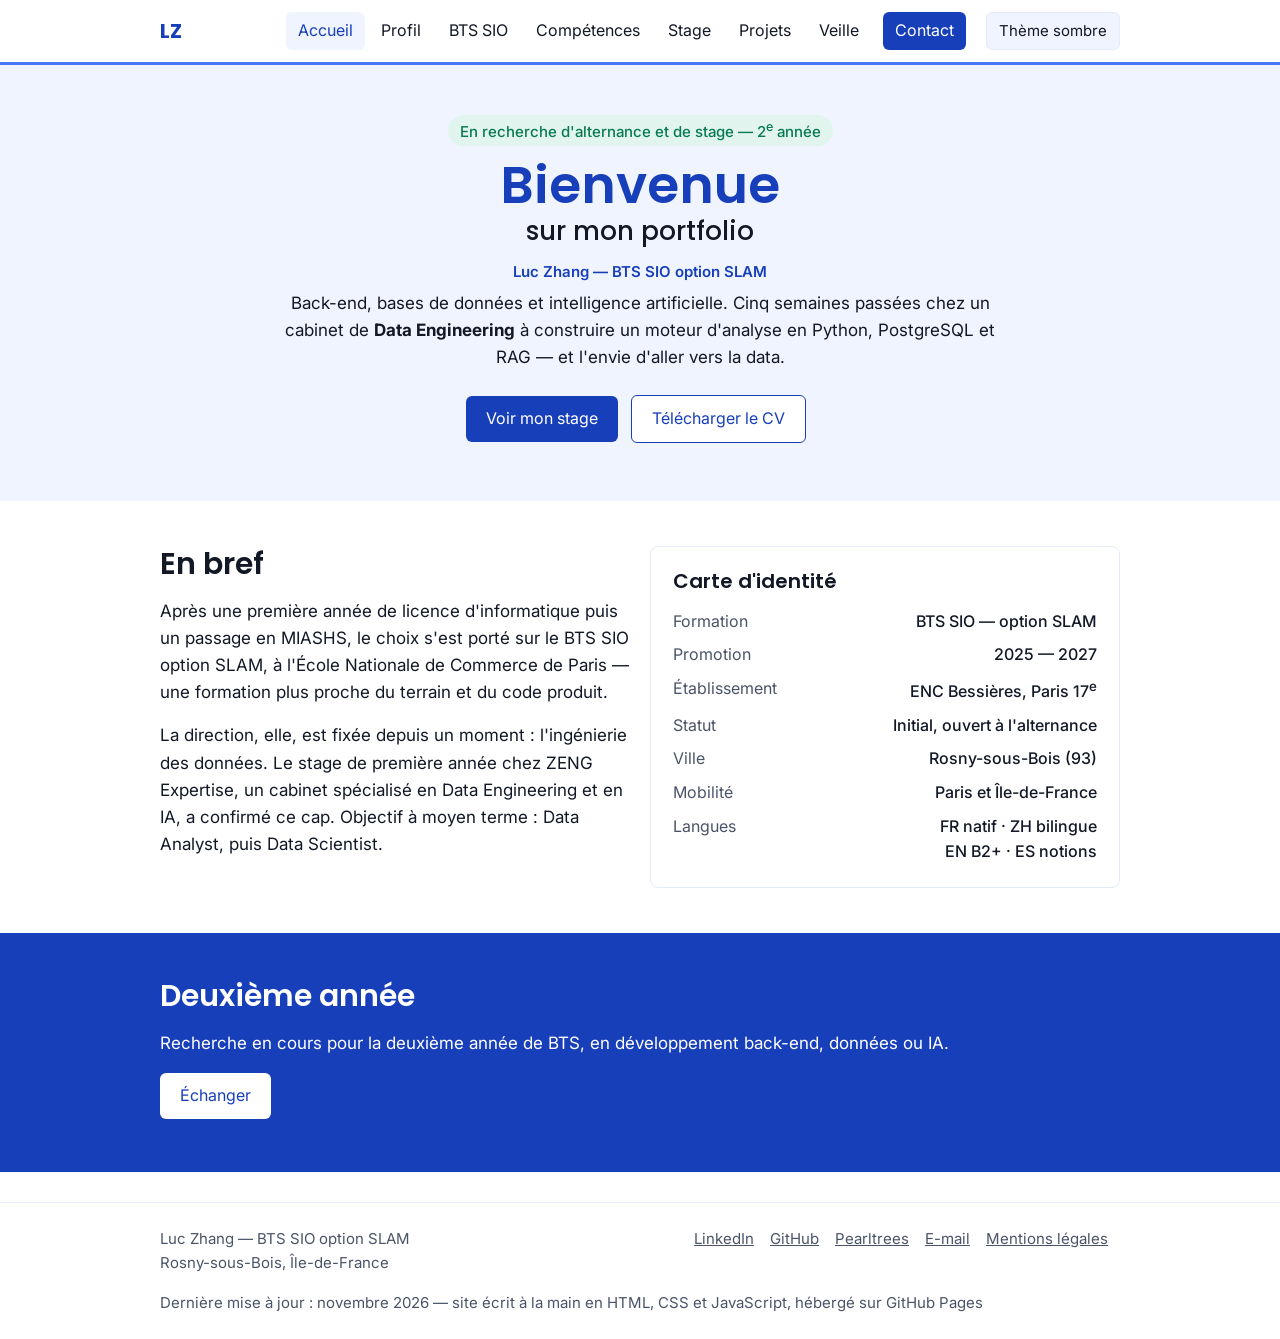
==== commit 3962f4d7: "Ajoute le changement de thème clair ou sombre Le choix est mémorisé dans le navigateur. Les mentions" ====
--- a/index.html
+++ b/index.html
@@ -7,6 +7,7 @@
 <meta name="description" content="Étudiant en 2e année de BTS SIO option SLAM à l'ENC Bessières. Stage en ingénierie des données chez ZENG Expertise : Python, PostgreSQL, architecture RAG, Dev. En recherche d'alternance.">
 <link rel="stylesheet" href="https://fonts.googleapis.com/css2?family=Poppins:wght@500;600;700&family=Inter:wght@400;500;600&display=swap">
 <link rel="stylesheet" href="assets/css/style.css">
+<script src="assets/js/main.js"></script>
 </head>
 <body>
 <a class="evitement" href="#contenu">Aller au contenu</a>
@@ -39,6 +40,7 @@
         <li><a href="contact.html" class="lien-contact">Contact</a></li>
       </ul>
     </nav>
+    <button class="bouton-theme" id="bouton-theme" type="button">Thème sombre</button>
   </div>
 </header>
 
@@ -103,6 +105,5 @@
   </div>
 </footer>
 
-<script src="assets/js/main.js"></script>
 </body>
 </html>
--- a/assets/css/style.css
+++ b/assets/css/style.css
@@ -1,9 +1,13 @@
 /* Couleurs */
 :root {
   --bleu: #183FBA;
+  --bleu-fonce: #183FBA; /* reste foncé dans les deux thèmes */
   --bleu-vif: #4776F5; /* trop clair pour du texte : aplats uniquement */
   --bleu-pale: #AECBF5;
+  --fond: #FFFFFF;
   --fond-clair: #F0F4FE;
+  --fond-bloc: #183FBA;
+  --sur-bleu: #FFFFFF; /* texte posé sur un bouton bleu */
   --blanc: #FFFFFF;
   --texte: #121826;
   --gris: #4A5468;
@@ -14,6 +18,24 @@
   --orange-fond: #FAEEDA;
 }
 
+/* Thème sombre */
+[data-theme="dark"] {
+  color-scheme: dark;
+  --bleu: #6C93F7;
+  --bleu-pale: #8FB2F0;
+  --fond: #0B1020;
+  --fond-clair: #18213C;
+  --fond-bloc: #152A63;
+  --sur-bleu: #0B1020;
+  --texte: #EAEEF9;
+  --gris: #9BA7C2;
+  --bordure: #222E4F;
+  --vert: #34D399;
+  --vert-fond: #10382D;
+  --orange: #FBBF24;
+  --orange-fond: #3A2A08;
+}
+
 /* Base */
 * {
   box-sizing: border-box;
@@ -21,7 +43,7 @@
 
 body {
   margin: 0;
-  background: var(--blanc);
+  background: var(--fond);
   color: var(--texte);
   font-family: Inter, Arial, sans-serif;
   font-size: 17px;
@@ -88,7 +110,7 @@
   top: 10px;
   padding: 10px 16px;
   background: var(--bleu);
-  color: var(--blanc);
+  color: var(--sur-bleu);
 }
 
 /* Mise en page */
@@ -145,6 +167,7 @@
 }
 
 .logo {
+  margin-right: auto;
   color: var(--bleu);
   font-family: Poppins, Arial, sans-serif;
   font-size: 20px;
@@ -152,15 +175,21 @@
   text-decoration: none;
 }
 
-.bouton-menu {
-  display: none;
-  padding: 8px 16px;
+.bouton-menu,
+.bouton-theme {
+  padding: 6px 12px;
   background: var(--fond-clair);
   border: 1px solid var(--bordure);
   border-radius: 6px;
   color: var(--texte);
   font: inherit;
+  font-size: 15px;
+  white-space: nowrap;
   cursor: pointer;
+}
+
+.bouton-menu {
+  display: none;
 }
 
 .menu ul {
@@ -199,7 +228,7 @@
 .menu a.lien-contact:hover {
   margin-left: 8px;
   background: var(--bleu);
-  color: var(--blanc);
+  color: var(--sur-bleu);
 }
 
 /* Sous-menus de Compétences et de Stage */
@@ -211,7 +240,7 @@
   z-index: 10;
   min-width: 270px;
   padding: 6px;
-  background: var(--blanc);
+  background: var(--fond);
   border: 1px solid var(--bordure);
   border-radius: 6px;
 }
@@ -262,7 +291,7 @@
 
 /* Section sur fond bleu */
 .bloc-bleu {
-  background: var(--bleu);
+  background: var(--fond-bloc);
   color: var(--blanc);
 }
 
@@ -338,12 +367,12 @@
 
 .tag-slam {
   background: var(--bleu);
-  color: var(--blanc);
+  color: var(--sur-bleu);
 }
 
 .bloc-bleu .tag {
   background: var(--blanc);
-  color: var(--bleu);
+  color: var(--bleu-fonce);
 }
 
 .statut {
@@ -371,20 +400,20 @@
   padding: 10px 20px;
   background: var(--bleu);
   border-radius: 6px;
-  color: var(--blanc);
+  color: var(--sur-bleu);
   font-size: 16px;
   text-decoration: none;
 }
 
 .bouton-clair {
-  background: var(--blanc);
+  background: var(--fond);
   border: 1px solid var(--bleu);
   color: var(--bleu);
 }
 
 .bloc-bleu .bouton {
   background: var(--blanc);
-  color: var(--bleu);
+  color: var(--bleu-fonce);
 }
 
 progress {
@@ -511,12 +540,18 @@
 
 /* Téléphone et petite tablette */
 @media (max-width: 900px) {
+  .bouton-theme {
+    order: 1;
+  }
+
   .bouton-menu {
     display: block;
+    order: 2;
   }
 
   .menu {
     display: none;
+    order: 3;
     width: 100%;
   }
 
